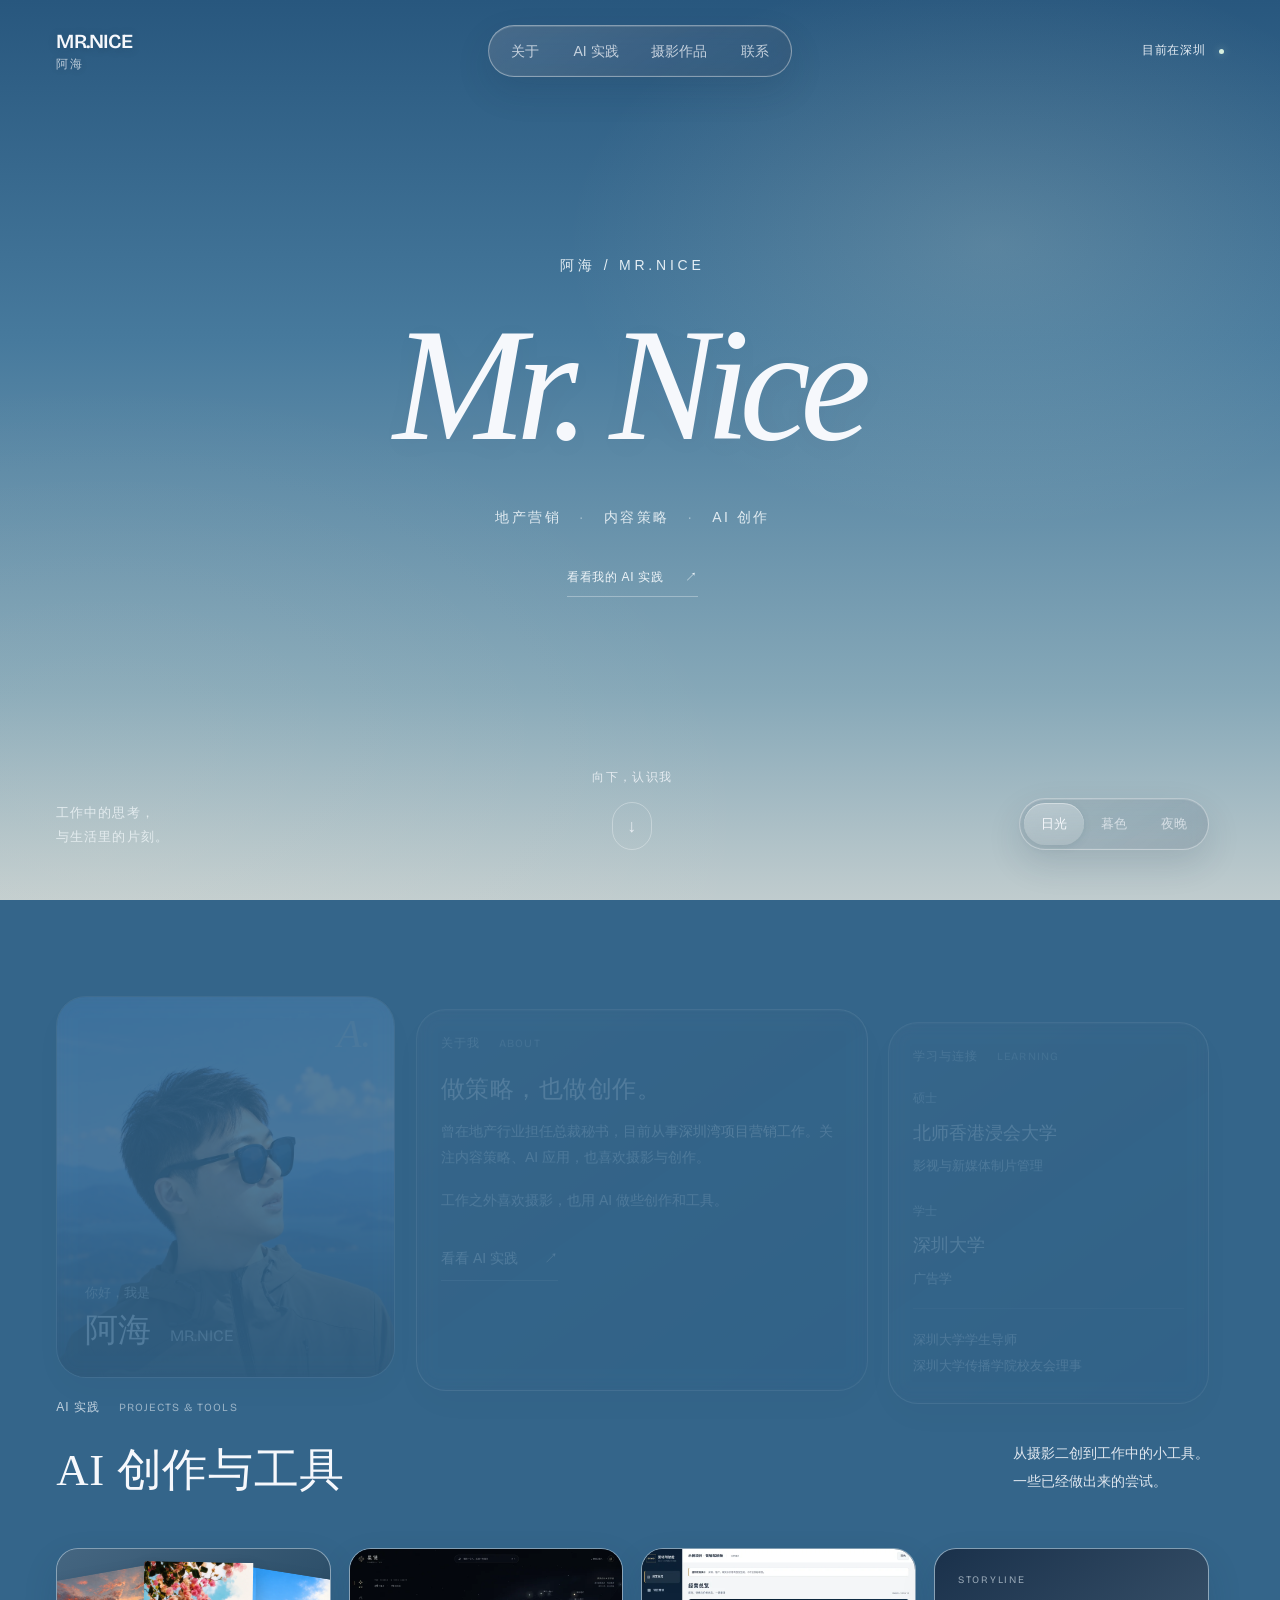
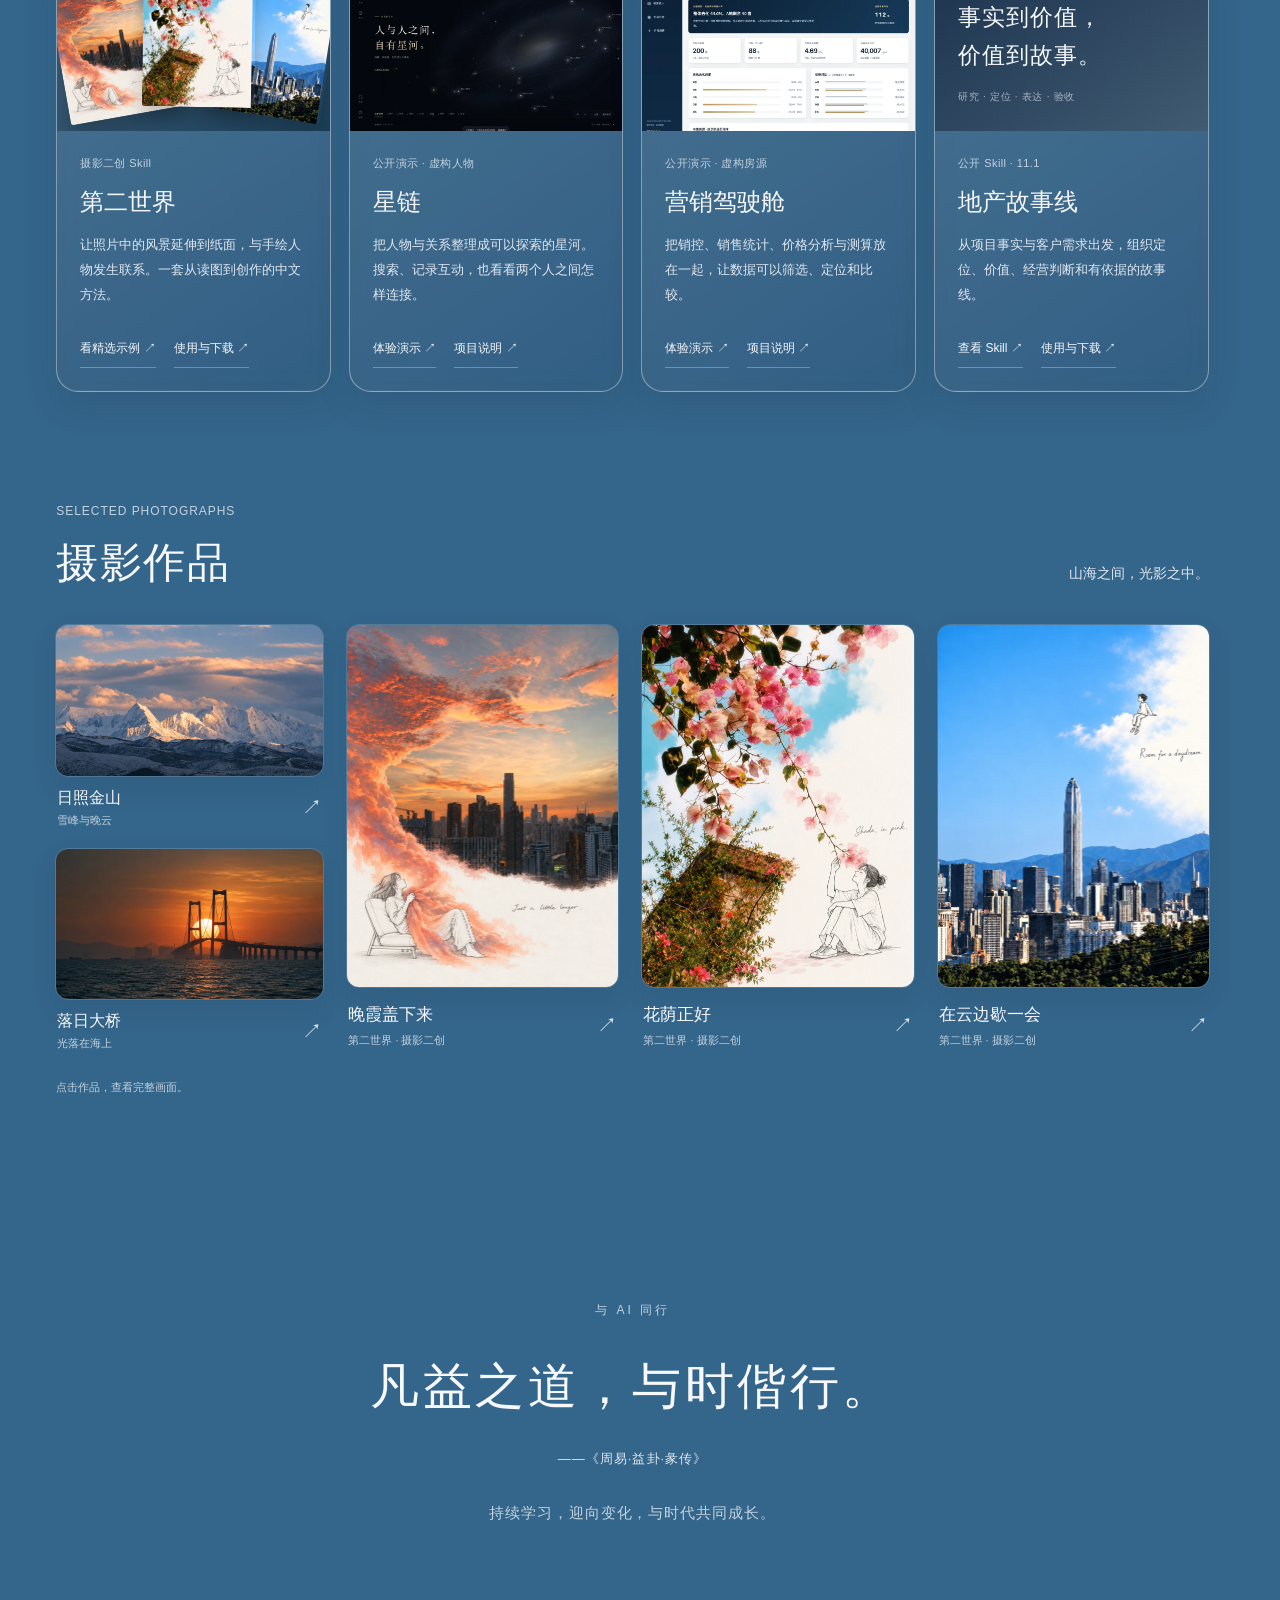
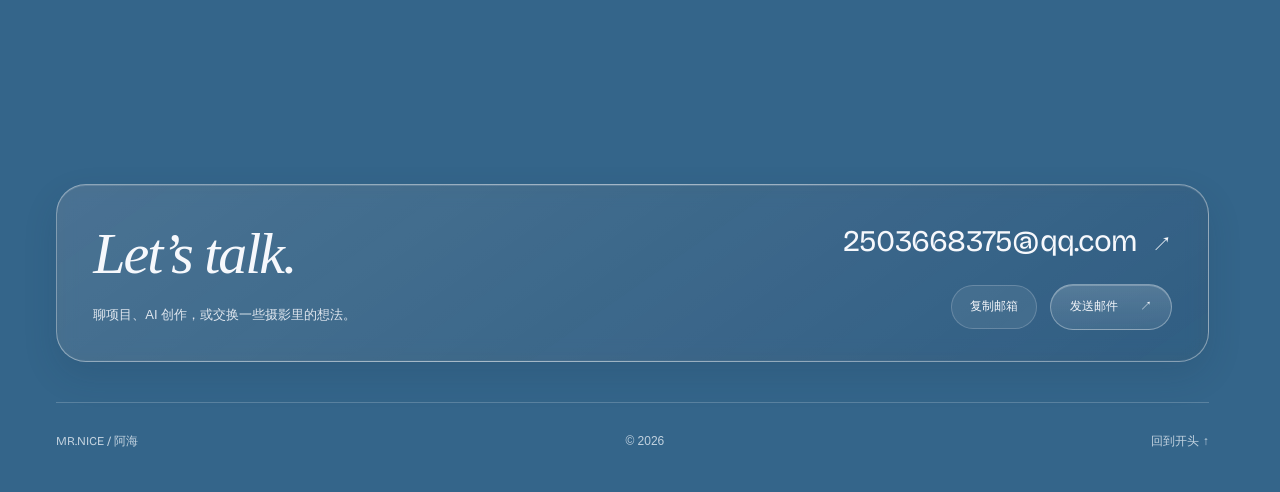
==== index.html @ 0d75f2b3 "Publish MR.NICE personal website v21 for lauhs.cn" ====
<!doctype html>
<html lang="zh-CN" data-sky="day"><head>
<meta charset="utf-8"><meta name="viewport" content="width=device-width,initial-scale=1">
<script>
// Every new visit begins at the homepage, including links saved with a section hash.
history.scrollRestoration='manual';
if(location.hash)history.replaceState(null,'',location.pathname+location.search);
window.scrollTo({top:0,left:0,behavior:'instant'});
</script>
<meta name="robots" content="noindex"><meta name="theme-color" content="#34658a">
<meta name="description" content="阿海 / MR.NICE。曾在地产行业担任总裁秘书，目前从事深圳湾项目营销工作。AI 实践与摄影作品。">
<title>阿海 / MR.NICE — AI 实践与摄影作品</title><meta property="og:title" content="阿海 / MR.NICE"><meta property="og:description" content="地产营销、AI 应用与创作。这里放一些作品和正在做的小项目。"><meta property="og:type" content="website">
<link rel="preload" href="assets/bricolage.ttf" as="font" type="font/ttf" crossorigin>
<link rel="preload" href="assets/mountain-avatar.webp" as="image">
<link rel="icon" href="data:image/svg+xml,%3Csvg xmlns='http://www.w3.org/2000/svg' viewBox='0 0 64 64'%3E%3Crect width='64' height='64' rx='20' fill='%23466987'/%3E%3Ctext x='32' y='44' fill='white' font-family='Georgia' font-style='italic' text-anchor='middle' font-size='40'%3EM%3C/text%3E%3C/svg%3E">
<link rel="stylesheet" href="assets/vendor/lenis.css"><link rel="stylesheet" href="style.css">
<script src="assets/vendor/lenis.min.js" defer></script><script src="app.js" defer></script>
</head><body>
<a class="skip" href="#about">跳至个人介绍</a>
<div class="sky" aria-hidden="true"><div class="sky-layer sky-day"></div><div class="sky-layer sky-dusk"></div><div class="sky-layer sky-night"></div><div class="sky-light"></div></div>
<header class="site-header"><a class="brand" href="#top">MR.NICE<span>阿海</span></a><nav id="main-nav" class="nav-glass" aria-label="网站分区"><span class="nav-indicator" aria-hidden="true"></span><a href="#about">关于</a><a href="#work">AI 实践</a><a href="#photography">摄影作品</a><a href="#contact">联系</a></nav><div class="header-right"><span class="header-city">目前在深圳 <span class="live-dot"></span></span><button class="menu-button glass-control" aria-label="打开导航" aria-expanded="false" aria-controls="main-nav"><span></span><span></span></button></div></header>
<main><section id="top" class="hero" aria-labelledby="hero-title"><div class="hero-center"><p class="hero-kicker">阿海 / MR.NICE</p><h1 id="hero-title">Mr. Nice</h1><p class="hero-description">地产营销<span>·</span>内容策略<span>·</span>AI 创作</p><a class="hero-project-link" href="#work">看看我的 AI 实践 <span>↗</span></a></div><div class="hero-bottom"><p>工作中的思考，<br>与生活里的片刻。</p><a href="#about" class="scroll-cue" aria-label="向下查看个人介绍"><span>向下，认识我</span><span class="scroll-orb" aria-hidden="true">↓</span></a><div class="sky-picker" role="group" aria-label="天空配色"><span class="sky-thumb" aria-hidden="true"></span><button data-sky-choice="day" aria-pressed="true">日光</button><button data-sky-choice="dusk" aria-pressed="false">暮色</button><button data-sky-choice="night" aria-pressed="false">夜晚</button></div></div></section>
<section class="assembly section" id="about" aria-label="个人介绍"><div class="board">
<article class="board-item portrait-card glass" data-arrive="0"><img src="assets/mountain-avatar.webp" alt="阿海在山上的头像" width="1000" height="1000" fetchpriority="high"><div class="portrait-caption"><span>你好，我是</span><h2>阿海 <small>MR.NICE</small></h2></div><span class="portrait-mark" aria-hidden="true">A.</span></article>
<article class="board-item bio-card glass" data-arrive="0.1"><p class="eyebrow">关于我 <span>ABOUT</span></p><h2>做策略，也做创作。</h2><p>曾在地产行业担任总裁秘书，目前从事<strong>深圳湾项目营销工作</strong>。关注内容策略、AI 应用，也喜欢摄影与创作。</p><p>工作之外喜欢摄影，也用 AI 做些创作和工具。</p><a class="quiet-link" href="#work">看看 AI 实践 <span>↗</span></a></article>
<article class="board-item education-card glass" data-arrive="0.2"><p class="eyebrow">学习与连接 <span>LEARNING</span></p><div class="education-item"><span class="degree">硕士</span><h3>北师香港浸会大学</h3><p>影视与新媒体制片管理</p></div><div class="education-item"><span class="degree">学士</span><h3>深圳大学</h3><p>广告学</p></div><div class="affiliations"><p>深圳大学学生导师</p><p>深圳大学传播学院校友会理事</p></div></article>


</div></section>
<section class="work section" id="work" aria-labelledby="work-title"><header class="work-heading"><div><p class="eyebrow">AI 实践 <span>PROJECTS &amp; TOOLS</span></p><h2 id="work-title">AI 创作与工具</h2></div><p>从摄影二创到工作中的小工具。<br>一些已经做出来的尝试。</p></header><div class="project-showcase" aria-label="AI 实践项目"><article class="public-project glass" id="project-second-world"><button class="project-visual world-visual" data-world="0" aria-label="查看第二世界的三张精选示例"><img src="assets/second-world/06-thumb.webp" alt="第二世界示例：晚霞盖下来" width="1086" height="1448" loading="lazy"><img src="assets/second-world/09-thumb.webp" alt="第二世界示例：花荫正好" width="1086" height="1448" loading="lazy"><img src="assets/second-world/01-thumb.webp" alt="第二世界示例：在云边歇一会" width="1086" height="1448" loading="lazy"></button><div class="project-copy"><span class="project-kind">摄影二创 Skill</span><h3>第二世界</h3><p>让照片中的风景延伸到纸面，与手绘人物发生联系。一套从读图到创作的中文方法。</p><div class="project-actions"><button data-world="0">看精选示例 ↗</button><button data-project="second-world">使用与下载 ↗</button></div></div></article>
<article class="public-project glass" id="project-starlink"><a class="project-visual" href="https://2503668375-boop.github.io/starlink-demo/" target="_blank" rel="noopener noreferrer" aria-label="打开星链演示"><img src="assets/projects/starlink.webp" alt="星链虚构数据演示界面" width="1000" height="694" loading="lazy"></a><div class="project-copy"><span class="project-kind">公开演示 · 虚构人物</span><h3>星链</h3><p>把人物与关系整理成可以探索的星河。搜索、记录互动，也看看两个人之间怎样连接。</p><div class="project-actions"><a href="https://2503668375-boop.github.io/starlink-demo/" target="_blank" rel="noopener noreferrer">体验演示 ↗</a><button data-project="starlink">项目说明 ↗</button></div></div></article>
<article class="public-project glass" id="project-dashboard"><a class="project-visual" href="https://2503668375-boop.github.io/marketing-dashboard-demo/" target="_blank" rel="noopener noreferrer" aria-label="打开营销驾驶舱演示"><img src="assets/projects/dashboard.webp" alt="营销驾驶舱虚构房源演示界面" width="1000" height="694" loading="lazy"></a><div class="project-copy"><span class="project-kind">公开演示 · 虚构房源</span><h3>营销驾驶舱</h3><p>把销控、销售统计、价格分析与测算放在一起，让数据可以筛选、定位和比较。</p><div class="project-actions"><a href="https://2503668375-boop.github.io/marketing-dashboard-demo/" target="_blank" rel="noopener noreferrer">体验演示 ↗</a><button data-project="dashboard">项目说明 ↗</button></div></div></article>
<article class="public-project glass" id="project-storyline"><a class="project-visual storyline-visual" href="https://github.com/2503668375-boop/real-estate-storyline-skill" target="_blank" rel="noopener noreferrer" aria-label="打开地产故事线 Skill"><span>STORYLINE</span><strong>事实到价值，<br>价值到故事。</strong><small>研究 · 定位 · 表达 · 验收</small></a><div class="project-copy"><span class="project-kind">公开 Skill · 11.1</span><h3>地产故事线</h3><p>从项目事实与客户需求出发，组织定位、价值、经营判断和有依据的故事线。</p><div class="project-actions"><a href="https://github.com/2503668375-boop/real-estate-storyline-skill" target="_blank" rel="noopener noreferrer">查看 Skill ↗</a><button data-project="storyline">使用与下载 ↗</button></div></div></article>
</div></section>
<section class="photography-section section" id="photography" aria-labelledby="photography-title"><div class="photography-heading"><div><p class="eyebrow">SELECTED PHOTOGRAPHS</p><h2 id="photography-title">摄影作品</h2></div><span>山海之间，光影之中。</span></div><div class="photograph-grid"><div class="photograph-landscapes">
<button class="photograph" id="photo-mountain" data-photo="0" aria-label="查看日照金山完整作品"><span class="photograph-frame"><img src="assets/photos/alpine-light.webp" alt="日照金山：暖色阳光照亮雪峰与云层" width="1672" height="941" loading="lazy"></span><span class="photograph-caption"><span><strong>日照金山</strong><small>雪峰与晚云</small></span><span aria-hidden="true">↗</span></span></button>
<button class="photograph" id="photo-bridge" data-photo="1" aria-label="查看落日大桥完整作品"><span class="photograph-frame"><img src="assets/photos/sunset-bridge.webp" alt="落日大桥：夕阳穿过桥塔落向海面" width="1672" height="941" loading="lazy"></span><span class="photograph-caption"><span><strong>落日大桥</strong><small>光落在海上</small></span><span aria-hidden="true">↗</span></span></button>
</div><div class="photograph-series-wrap"><p class="photo-swipe-hint">左右滑动，看看更多作品 <span aria-hidden="true">↔</span></p><div class="photograph-series" role="group" aria-label="第二世界精选作品">
<button class="photograph" id="photo-second-world" data-photo="2" aria-label="查看晚霞盖下来完整作品"><span class="photograph-frame"><img src="assets/second-world/06-full.webp" alt="晚霞盖下来：城市晚霞延伸到纸面，与手绘人物相连" width="1086" height="1448" loading="lazy"></span><span class="photograph-caption"><span><strong>晚霞盖下来</strong><small>第二世界 · 摄影二创</small></span><span aria-hidden="true">↗</span></span></button>
<button class="photograph" id="photo-flowers" data-photo="3" aria-label="查看花荫正好完整作品"><span class="photograph-frame"><img src="assets/second-world/09-full.webp" alt="花荫正好：粉色花枝垂向纸面，与树荫下的手绘人物相连" width="1086" height="1448" loading="lazy"></span><span class="photograph-caption"><span><strong>花荫正好</strong><small>第二世界 · 摄影二创</small></span><span aria-hidden="true">↗</span></span></button>
<button class="photograph" id="photo-cloud" data-photo="4" aria-label="查看在云边歇一会完整作品"><span class="photograph-frame"><img src="assets/second-world/01-full.webp" alt="在云边歇一会：蓝天与城市建筑之间，手绘人物坐在云边" width="1086" height="1448" loading="lazy"></span><span class="photograph-caption"><span><strong>在云边歇一会</strong><small>第二世界 · 摄影二创</small></span><span aria-hidden="true">↗</span></span></button>
</div></div></div><p class="photo-credit">点击作品，查看完整画面。</p></section>

<section class="contact contact-ending section" id="contact" aria-label="联系与 AI 态度"><div class="ending-thought" id="ai-attitude"><p class="eyebrow">与 AI 同行</p><blockquote>凡益之道，<span>与时偕行。</span></blockquote><cite>——《周易·益卦·彖传》</cite><p class="ending-line">持续学习，迎向变化，<span>与时代共同成长。</span></p></div><div class="contact-rail glass"><div class="contact-rail-intro"><h2 id="contact-title">Let’s talk.</h2><p>聊项目、AI 创作，或交换一些摄影里的想法。</p></div><div class="contact-rail-actions"><a href="mailto:2503668375@qq.com" class="email-link">2503668375@qq.com <span>↗</span></a><div><button id="copy-email">复制邮箱</button><a class="pill" href="mailto:2503668375@qq.com?subject=%E5%90%88%E4%BD%9C%E4%B8%8E%E4%BA%A4%E6%B5%81">发送邮件 <span>↗</span></a></div></div></div></section></main><footer><a href="#top">MR.NICE / 阿海</a><span>© 2026</span><a href="#top">回到开头 ↑</a></footer>
<dialog id="photo-dialog" aria-label="查看作品大图"><div class="dialog-toolbar"><span class="dialog-count">01 / 05</span><button class="dialog-close glass-control" aria-label="关闭图片">关闭 ×</button></div><button class="photo-prev glass-control" aria-label="上一张照片">←</button><figure><img id="dialog-image" alt=""><figcaption id="dialog-caption"></figcaption></figure><button class="photo-next glass-control" aria-label="下一张照片">→</button></dialog>

<dialog id="project-dialog" aria-labelledby="project-dialog-title"><div class="project-dialog-head"><div><p class="eyebrow">PROJECT NOTES</p><h2 id="project-dialog-title"></h2></div><button class="project-dialog-close glass-control" aria-label="关闭项目说明">关闭 ×</button></div><div id="project-dialog-body"></div></dialog>
<template id="details-second-world" data-title="第二世界"><p class="project-dialog-lead">把摄影里的风景，延伸成纸面上的小故事。</p><p>从照片本身的云、水、枝条或光线出发，寻找摄影与手绘之间自然的连接。完整方法已整理成中文 Skill。</p><dl><dt>支持 Skill 的智能体</dt><dd>下载完整包，按仓库说明安装，上传照片后调用 second-world-photo。</dd><dt>普通 AI 对话</dt><dd>上传创作指南作为本次对话参考，再上传照片。需要所在环境支持读图与图像生成。</dd></dl><div class="project-resource-links"><a href="https://github.com/2503668375-boop/second-world-photo-skill" target="_blank" rel="noopener noreferrer">GitHub ↗</a><a href="downloads/second-world-photo-skill.zip" download>下载 Skill 包 ↓</a><a href="downloads/second-world-guide.txt" download>下载创作指南 ↓</a><button id="copy-world-prompt">复制使用提示</button></div></template>
<template id="details-starlink" data-title="星链"><p class="project-dialog-lead">用一片星河，整理人与人之间的连接。</p><p>把人物档案、关系与互动记录放在一起，支持搜索、关系路径和联系待办。演示中的编辑只保存在当前浏览器。</p><ul><li>按人物、公司与行业寻找连接。</li><li>从已有关系中查看连接路径。</li><li>记录互动，导出或恢复演示变更。</li></ul><p class="project-demo-note">公开版本使用独立生成的虚构人物和关系，不包含真实联系人。</p><div class="project-resource-links"><a href="https://2503668375-boop.github.io/starlink-demo/" target="_blank" rel="noopener noreferrer">体验演示 ↗</a><a href="https://github.com/2503668375-boop/starlink-demo" target="_blank" rel="noopener noreferrer">GitHub ↗</a></div></template>
<template id="details-dashboard" data-title="营销驾驶舱"><p class="project-dialog-lead">把反复翻表的工作，收进一个看板。</p><p>先核对指标与计算口径，再将总览、明细和测算组织成可以操作的页面。数据与视图共用同一来源。</p><ul><li>按楼栋、楼层和销售状态筛选、定位房源。</li><li>查看销售统计、价格分布与加权均价。</li><li>调整未售价格情景，比较货值和目标差额。</li></ul><p class="project-demo-note">公开版本的房源、客户和价格全部为虚构数据，仅供体验功能。</p><div class="project-resource-links"><a href="https://2503668375-boop.github.io/marketing-dashboard-demo/" target="_blank" rel="noopener noreferrer">体验演示 ↗</a><a href="https://github.com/2503668375-boop/marketing-dashboard-demo" target="_blank" rel="noopener noreferrer">GitHub ↗</a></div></template>
<template id="details-storyline" data-title="地产故事线"><p class="project-dialog-lead">从资料和判断，走向一条讲得清楚的故事线。</p><p>将营销策略与内容表达串在一起：梳理市场、产品与客户资料，比较方向，再组织定位、价值和叙事。</p><ul><li>整理资料、归纳差异，形成可以讨论的策略方向。</li><li>把城市背景、产品特点与客户需求连接起来。</li><li>输出定位表述、价值框架、文案和提案结构。</li></ul><p>公开 Skill 保留通用方法、模板和检查脚本，已去除内部项目底稿。</p><div class="project-resource-links"><a href="https://github.com/2503668375-boop/real-estate-storyline-skill" target="_blank" rel="noopener noreferrer">GitHub ↗</a><a href="https://github.com/2503668375-boop/real-estate-storyline-skill/archive/refs/heads/main.zip">下载完整 Skill ↓</a></div></template>
<div class="toast" role="status" aria-live="polite"></div><div class="reading-progress" aria-hidden="true"></div>
</body></html>
---- assets/vendor/lenis.css ----
html.lenis,
html.lenis body {
  height: auto;
}

.lenis:not(.lenis-autoToggle).lenis-stopped {
  overflow: clip;
}

.lenis [data-lenis-prevent],
.lenis [data-lenis-prevent-wheel],
.lenis [data-lenis-prevent-touch],
.lenis [data-lenis-prevent-vertical],
.lenis [data-lenis-prevent-horizontal] {
  overscroll-behavior: contain;
}

.lenis.lenis-smooth iframe {
  pointer-events: none;
}

.lenis.lenis-autoToggle {
  transition-property: overflow;
  transition-duration: 1ms;
  transition-behavior: allow-discrete;
}
---- style.css ----
@font-face{font-family:Bricolage;src:url('assets/bricolage.ttf') format('truetype');font-display:swap}
:root{--ink:#f6f8fc;--secondary:#e0e7ef;--muted:#c2d2df;--glass-tint:rgba(23,44,66,.24);--edge:rgba(255,255,255,.38);--radius:30px;--ease:cubic-bezier(.22,1,.32,1);--gutter:clamp(22px,4.4vw,76px);--max:1360px;color-scheme:dark;scroll-padding-top:110px;font-synthesis:none}
*{box-sizing:border-box}html{background:#34658a}body{margin:0;color:var(--ink);font-family:-apple-system,BlinkMacSystemFont,"PingFang SC","Microsoft Yahei",sans-serif;font-size:16px;line-height:1.8;overflow-x:clip}a{color:inherit;text-decoration:none}button,input{font:inherit}button{color:inherit;cursor:pointer}button,a{-webkit-tap-highlight-color:transparent}button{border:0}img{max-width:100%;display:block}p,h1,h2,h3,figure,dl,dd{margin:0}button:focus-visible,a:focus-visible,summary:focus-visible{outline:2px solid #fff;outline-offset:5px}::selection{background:#e8f2ff;color:#274463}.skip{position:fixed;z-index:100;top:10px;left:12px;padding:10px 20px;border-radius:12px;background:#17334e;transform:translateY(-160%)}.skip:focus{transform:none}.section{width:calc(100% - var(--gutter)*2);max-width:var(--max);margin-inline:auto;scroll-margin-top:25px}.eyebrow{font-size:12px;letter-spacing:.08em;line-height:1.5;color:var(--muted)}.eyebrow span{font:11px Bricolage,sans-serif;letter-spacing:.1em;margin-left:15px;opacity:.7}.quiet-link,.text-link{font-size:14px;display:inline-flex;gap:26px;align-items:center;border-bottom:1px solid #ffffff47;padding-block:8px;transition:border-color .2s}.quiet-link:hover,.text-link:hover{border-color:#fff}.quiet-link span,.text-link span{transition:transform .3s var(--ease)}.quiet-link:hover span,.text-link:hover span{transform:translate(3px,-3px)}
.sky{position:fixed;inset:0;z-index:-2;pointer-events:none;overflow:hidden}.sky-layer{position:absolute;inset:0;opacity:0;transition:opacity 750ms cubic-bezier(.4,0,.2,1)}.sky-day{background:linear-gradient(180deg,#28577e 0%,#477a9d 38%,#86a8b8 77%,#c0ccce 100%)}.sky-dusk{background:linear-gradient(180deg,#222f55 0%,#50567b 35%,#a5808a 70%,#d5a487 100%)}.sky-night{background:linear-gradient(180deg,#0c142b 0%,#1d2c4a 44%,#394765 76%,#65576a 100%)}[data-sky=day] .sky-day,[data-sky=dusk] .sky-dusk,[data-sky=night] .sky-night{opacity:1}.sky-light{position:absolute;inset:-10%;background:radial-gradient(ellipse at 73% 31%,rgba(246,244,220,.15),transparent 27%),radial-gradient(ellipse at 15% 88%,rgba(255,244,222,.10),transparent 36%);animation:sky-drift 28s ease-in-out infinite alternate}[data-sky=night]{--glass-tint:rgba(55,63,88,.2);--muted:#b8c3d6}[data-sky=dusk]{--glass-tint:rgba(43,39,66,.25)}@keyframes sky-drift{to{transform:translate3d(-2%,2%,0) scale(1.06)}}
.glass,.glass-control,.nav-glass,.sky-picker{background:linear-gradient(145deg,rgba(255,255,255,.16),rgba(255,255,255,.045)),var(--glass-tint);backdrop-filter:blur(10px) saturate(1.18);-webkit-backdrop-filter:blur(10px) saturate(1.18);box-shadow:inset 0 1px 0 #ffffff24,inset 0 -1px 0 #ffffff0a,0 14px 34px #152d4722;border:1px solid var(--edge)}.glass{border-radius:var(--radius);position:relative;isolation:isolate}.glass::after{content:"";position:absolute;inset:-1px;border-radius:inherit;padding:1px;background:linear-gradient(var(--light-angle,135deg),#ffffff05 12%,#ffffff80 45%,#ffffff10 78%);mask:linear-gradient(#000 0 0) content-box,linear-gradient(#000 0 0);mask-composite:exclude;-webkit-mask:linear-gradient(#000 0 0) content-box,linear-gradient(#000 0 0);-webkit-mask-composite:xor;pointer-events:none;opacity:var(--edge-light,.5);z-index:3}.glass-control{border-radius:50px;min-width:44px;min-height:44px;transition:transform .18s var(--ease),background .18s}.glass-control:hover{background-color:#ffffff30}.glass-control:active{transform:scale(.95)}
.site-header{position:fixed;top:0;left:0;width:100%;padding:25px var(--gutter);z-index:30;display:grid;grid-template-columns:1fr auto 1fr;align-items:center;gap:22px;pointer-events:none}.site-header>*{pointer-events:auto}.brand{font:600 20px Bricolage,sans-serif;letter-spacing:-.04em;width:max-content;text-shadow:0 1px 8px #15334c44}.brand span{font:12px -apple-system,sans-serif;letter-spacing:.15em;display:block;margin-top:3px;opacity:.72}.nav-glass{position:relative;display:flex;align-items:center;padding:5px;border-radius:99px;gap:2px;background-color:rgba(37,57,79,.33)}.nav-glass a{position:relative;z-index:1;min-width:62px;padding:8px 15px;line-height:24px;font-size:14px;text-align:center;opacity:.74;transition:opacity .18s}.nav-glass a:hover,.nav-glass a[aria-current]{opacity:1}.nav-indicator{position:absolute;inset:5px auto 5px 5px;width:62px;border-radius:99px;background:linear-gradient(#ffffff38,#ffffff19);box-shadow:inset 0 1px 0 #ffffff57,0 1px 8px #172d4722;transform:translateX(var(--nav-x,0px));transition:transform .55s cubic-bezier(.16,1.35,.32,1),width .4s var(--ease),opacity .2s;opacity:0}.nav-glass.has-active .nav-indicator{opacity:1}.header-right{justify-self:end;display:flex;align-items:center;gap:15px}.header-city{font-size:12px;letter-spacing:.08em;color:#e6edf4}.live-dot{display:inline-block;width:5px;height:5px;background:#d7efde;border-radius:50%;margin-left:8px;box-shadow:0 0 9px #e7ffee66}.menu-button{display:none;place-items:center;padding:12px}.menu-button span{display:block;width:17px;height:1px;background:currentColor;transition:transform .3s}.reading-progress{position:fixed;bottom:0;left:0;right:0;height:2px;background:#dce9f5aa;transform:scaleX(var(--progress,0));transform-origin:left;z-index:60;pointer-events:none}
.hero{min-height:780px;height:100svh;max-height:1200px;position:relative;display:flex;align-items:center;justify-content:center;padding:130px var(--gutter) 180px}.hero-center{text-align:center;will-change:transform;transform:translate3d(0,var(--hero-y,0px),0);opacity:var(--hero-opacity,1)}.hero-kicker{font-size:14px;letter-spacing:.27em;margin-bottom:18px;color:#e4eef4}.hero h1{font-family:Georgia,"Times New Roman",serif;font-style:italic;font-weight:400;font-size:clamp(100px,12.5vw,198px);letter-spacing:-.065em;line-height:1.12;padding-right:.07em;text-shadow:0 6px 30px #233a4c0a}.hero-description{font-size:14px;letter-spacing:.18em;margin-top:30px;color:#e1ebf1}.hero-description span{margin:0 18px;opacity:.5}.hero-bottom{position:absolute;bottom:50px;left:var(--gutter);right:var(--gutter);display:grid;grid-template-columns:1fr 1fr 1fr;align-items:end;max-width:var(--max);margin-inline:auto}.hero-bottom>p{font-size:13px;line-height:1.9;letter-spacing:.08em;color:#eff5f7ce}.scroll-cue{justify-self:center;display:flex;flex-direction:column;align-items:center;gap:13px;font-size:12px;letter-spacing:.12em;opacity:.8}.scroll-orb{display:grid;place-items:center;width:40px;height:48px;border:1px solid #ffffff66;border-radius:28px;font-size:18px;transition:transform .4s var(--ease)}.scroll-cue:hover .scroll-orb{transform:translateY(5px)}.sky-picker{justify-self:end;position:relative;display:flex;border-radius:99px;padding:4px;line-height:1.5;background-color:#21394c30}.sky-picker button{padding:9px 17px;min-height:42px;font-size:13px;background:none;position:relative;z-index:1;opacity:.65;transition:opacity .2s}.sky-picker button[aria-pressed=true]{opacity:1}.sky-thumb{position:absolute;left:4px;top:4px;bottom:4px;width:60px;border-radius:99px;background:linear-gradient(#ffffff48,#ffffff21);box-shadow:inset 0 1px 0 #ffffff60,0 2px 8px #16384c1a;pointer-events:none}
.assembly{position:relative;padding-top:16px;padding-bottom:140px}.board{display:grid;grid-template-columns:minmax(0,.9fr) minmax(0,1.2fr) minmax(0,.85fr);grid-template-rows:auto auto;gap:20px;position:relative;min-width:0}.board-item{min-width:0;transform:translate3d(var(--pull-x,0px),calc(var(--arrive-y,0px) + var(--pull-y,0px)),0);opacity:var(--arrive-opacity,1);transition:transform .2s ease-out;will-change:transform}.portrait-card{overflow:hidden;min-height:382px;position:relative}.portrait-card>img{width:100%;height:100%;position:absolute;inset:0;object-fit:cover;object-position:center 30%;transition:transform 1.2s var(--ease)}.portrait-card:hover>img{transform:scale(1.035)}.portrait-card::before{content:"";position:absolute;inset:45% 0 0;background:linear-gradient(transparent,#162738ed);z-index:1}.portrait-caption{position:absolute;left:28px;bottom:24px;z-index:2}.portrait-caption>span{font-size:13px;opacity:.7}.portrait-caption h2{font-size:33px;line-height:1.4;font-weight:500}.portrait-caption small{font:16px Bricolage,sans-serif;margin-left:10px;opacity:.7}.portrait-mark{position:absolute;right:23px;top:13px;font:italic 40px Georgia,serif;opacity:.55}.bio-card,.education-card{padding:30px}.bio-card h2{font-size:27px;line-height:1.4;font-weight:500;letter-spacing:.02em;margin:18px 0}.bio-card>p:not(.eyebrow){font-size:14px;line-height:1.95;color:var(--secondary);margin-bottom:10px}.bio-card strong{font-weight:600;color:#fff}.bio-card .quiet-link{margin-top:7px}.education-card{display:flex;flex-direction:column;justify-content:space-between;gap:18px}.degree{font-size:12px;line-height:1.5;color:var(--muted)}.education-item h3{font-size:18px;font-weight:500;margin:5px 0}.education-item p{font-size:13px;color:var(--secondary)}.affiliations{border-top:1px solid #ffffff26;padding-top:18px;font-size:13px;line-height:2;color:var(--secondary)}.gallery-card{grid-column:1/3;padding:26px;scroll-margin-top:120px}.gallery-heading{display:flex;justify-content:space-between;align-items:flex-end;gap:12px;margin-bottom:20px}.gallery-heading h2{font-size:25px;line-height:1.4;font-weight:500;margin-top:7px}.gallery-heading .eyebrow{font:11px Bricolage,sans-serif;letter-spacing:.16em}.gallery-hint{font-size:12px;opacity:.7}.photo-strip{display:flex;gap:10px;height:276px;overflow:hidden;border-radius:18px}.photo-tile{position:relative;min-width:0;flex:1 1 0;overflow:hidden;border-radius:18px;background:#142432;padding:0;text-align:left;transition:flex-grow .65s cubic-bezier(.28,-.03,0,.99),filter .2s;isolation:isolate}.photo-tile.is-active{flex-grow:3.6}.photo-tile::after{content:"";position:absolute;inset:0;background:linear-gradient(180deg,#0d172512,transparent 50%,#101a2ddd)}.photo-tile>img{width:100%;height:100%;object-fit:cover;filter:saturate(.85) brightness(.8);transition:filter .65s var(--ease),transform 1s var(--ease)}.photo-tile.is-active>img{filter:saturate(1) brightness(1)}.photo-tile:hover>img{transform:scale(1.025)}.photo-label{position:absolute;z-index:1;left:16px;right:16px;bottom:16px;display:flex;align-items:center;gap:12px;white-space:nowrap}.photo-label>span:first-child{font:12px Bricolage,sans-serif;opacity:.65}.photo-label strong{font-size:14px;font-weight:400}.expand-icon{margin-left:auto;opacity:0;transform:translate(-4px,4px);transition:opacity .3s,transform .5s var(--ease)}.is-active .expand-icon{opacity:1;transform:none}.photo-credit{font-size:11px;line-height:1.65;color:var(--muted);margin-top:13px}.everyday-card{display:grid;grid-template-rows:1fr 1fr;gap:20px}.clock-card{display:flex;align-items:center;justify-content:space-between;padding:26px;gap:15px}.local-time{font:300 43px Bricolage,sans-serif;letter-spacing:-.035em;line-height:1.5;font-variant-numeric:tabular-nums;display:block}.local-date{display:block;font-size:11px;letter-spacing:.02em;color:var(--muted)}.clock-face{width:74px;height:74px;position:relative;border:1px solid #ffffff44;border-radius:50%;box-shadow:inset 0 3px 6px #172d4733;flex-shrink:0}.clock-tick{position:absolute;width:1px;height:4px;background:#ffffff88;left:50%;top:5px;transform-origin:0 31px}.tick-1{transform:rotate(90deg)}.tick-2{transform:rotate(180deg)}.tick-3{transform:rotate(270deg)}.clock-hand{position:absolute;bottom:50%;left:calc(50% - 1px);width:2px;background:#fff;border-radius:3px;transform-origin:center bottom}.hour-hand{height:19px}.minute-hand{height:26px;width:1px}.clock-center{position:absolute;top:calc(50% - 3px);left:calc(50% - 3px);width:6px;height:6px;border:1px solid #fff;border-radius:50%;background:#71829c}.email-card{padding:26px;display:flex;flex-direction:column;justify-content:center;gap:12px;transition:background .3s,transform .3s var(--ease)}.email-card:hover{background-color:#ffffff22;transform:translateY(-3px)}.email-card-title{display:flex;justify-content:space-between;align-items:center;font:italic 37px Georgia,serif}.email-card-title>span{font:24px -apple-system,sans-serif;transition:transform .3s}.email-card:hover .email-card-title>span{transform:translate(4px,-4px)}.small-email{font-size:13px;color:var(--secondary)}
.experience{display:grid;grid-template-columns:minmax(220px,.72fr) minmax(0,1.5fr);gap:70px;padding-block:100px 160px;align-items:start}.experience-heading{position:sticky;top:140px}.experience-heading h2,.work-heading h2{font-weight:400;font-family:"Songti SC","Noto Serif SC",Georgia,serif;font-size:clamp(36px,4vw,59px);line-height:1.45;letter-spacing:.015em;margin:22px 0}.experience-heading>p:not(.eyebrow){font-size:16px;color:var(--secondary);line-height:2}.experience-heading .text-link{margin-top:24px}.experience-list{padding:10px 35px}.experience-list article{display:grid;grid-template-columns:92px minmax(0,1fr);gap:23px;padding:30px 0;border-bottom:1px solid #ffffff22}.experience-list article:last-child{border:0}.experience-date{font:13px Bricolage,sans-serif;padding-top:6px;opacity:.65}.company{font-size:13px;color:var(--muted);margin-bottom:6px}.experience-body h3{font-size:21px;line-height:1.55;font-weight:500;margin-bottom:13px}.experience-body>p:not(.company){font-size:14px;color:var(--secondary);line-height:2}.experience-tags{font-size:12px;color:var(--muted);margin-top:15px}.work{padding:30px 0 140px}.work-heading{display:flex;justify-content:space-between;gap:50px;align-items:flex-end;margin-bottom:45px}.work-heading h2{margin-bottom:0;font-size:clamp(34px,3.5vw,51px)}.work-heading>p{font-size:14px;color:var(--secondary);line-height:2;flex-shrink:0;padding-bottom:8px}.practice-entry{border-top:1px solid #ffffff40;scroll-margin-top:115px}.practice-entry:last-of-type{border-bottom:1px solid #ffffff40}.practice-entry summary{list-style:none;position:relative;display:grid;grid-template-columns:.85fr 1fr 50px;gap:34px;align-items:center;padding:32px 22px;cursor:pointer;border-radius:12px;transition:background .3s}.practice-entry summary::-webkit-details-marker{display:none}.practice-entry summary::after{content:"";position:absolute;inset:0;z-index:-1;background:linear-gradient(90deg,#ffffff05,#ffffff17,#ffffff05);transform:scaleY(0);transition:transform .6s var(--ease);transform-origin:50% 50%;border-radius:12px}.practice-entry summary:hover::after,.practice-entry[open] summary::after{transform:scaleY(1)}.practice-number{float:left;margin:9px 21px 0 0;font:13px Bricolage,sans-serif;opacity:.55}.work-label{font-size:12px;letter-spacing:.05em;color:var(--muted)}.practice-identity h3{font-size:27px;line-height:1.5;font-weight:400;margin-top:3px}.practice-lead{font-size:16px;color:var(--secondary);line-height:1.8}.detail-icon{width:44px;height:44px;display:grid;place-items:center;border:1px solid #ffffff44;background:#ffffff0d;border-radius:50%;font-size:24px;line-height:1;justify-self:end;transition:transform .45s var(--ease),background .25s}.practice-entry[open] .detail-icon{transform:rotate(45deg);background:#ffffff26}.practice-summary{padding:5px 106px 35px 40%;transform-origin:top}.practice-summary dl>div{margin-bottom:20px}.practice-summary dt{font-size:12px;letter-spacing:.05em;color:var(--muted);margin-bottom:7px}.practice-summary dd{font-size:15px;line-height:1.95}.practice-points{display:flex;gap:8px;flex-wrap:wrap;margin-top:23px}.practice-points span{border:1px solid #ffffff38;padding:4px 12px;border-radius:99px;font-size:12px;color:var(--secondary)}.work-next{display:flex;align-items:center;gap:30px;margin-top:42px;font-size:14px}.work-next>p{margin-right:auto;color:var(--secondary)}.quiet{opacity:.6}
.contact{padding:70px 0 80px}.contact-heading{margin-bottom:50px}.contact-heading h2{font:italic 110px/1.3 Georgia,serif;letter-spacing:-.055em;margin:14px 0 20px}.contact-lead{font-size:17px;line-height:2;color:var(--secondary)}.contact-topics{display:grid;grid-template-columns:repeat(3,minmax(0,1fr));padding:32px 0;margin-bottom:22px}.contact-topics article{padding:0 30px;border-right:1px solid #ffffff24}.contact-topics article:last-child{border:0}.contact-topics article>span{font-size:12px;color:var(--muted)}.contact-topics h3{font-size:21px;font-weight:500;margin:12px 0}.contact-topics p{font-size:14px;line-height:1.95;color:var(--secondary)}.contact-topics a{margin-top:16px;font-size:13px}.contact-bottom{display:flex;justify-content:space-between;gap:30px;padding:35px}.contact-email-label{font-size:12px;color:var(--muted);margin-bottom:9px}.email-link{font:clamp(20px,2.8vw,42px)/1.7 Bricolage,sans-serif;letter-spacing:-.04em;display:block;word-break:break-word}.email-link span{font-size:.65em;display:inline-block;margin-left:10px;transition:transform .3s}.email-link:hover span{transform:translate(4px,-4px)}#copy-email{font-size:13px;background:#ffffff12;border:1px solid #ffffff30;border-radius:99px;padding:9px 17px;margin-top:18px;min-height:44px;transition:background .2s}#copy-email:hover{background:#ffffff2b}.contact-invitation{align-self:center}.contact-invitation p{font-size:13px;line-height:2;color:var(--secondary);margin-bottom:20px}.pill{display:inline-flex;gap:35px;align-items:center;padding:12px 23px;min-height:46px;border-radius:99px;background:linear-gradient(#ffffff2a,#ffffff14);border:1px solid #ffffff55;font-size:14px;box-shadow:inset 0 1px 0 #ffffff3a;transition:transform .2s var(--ease),background .2s}.pill:hover{background:#ffffff32;transform:translateY(-2px)}footer{width:calc(100% - var(--gutter)*2);max-width:var(--max);margin:auto;border-top:1px solid #ffffff30;display:flex;justify-content:space-between;gap:20px;padding:28px 0 40px;font-size:12px;color:var(--muted)}footer a:first-child{font-family:Bricolage,sans-serif}
#photo-dialog{width:100vw;max-width:none;height:100dvh;max-height:none;margin:0;padding:75px 80px 40px;border:0;background:#0c1726c9;backdrop-filter:blur(22px);-webkit-backdrop-filter:blur(22px);color:#fff;overflow:hidden}#photo-dialog::backdrop{background:#07121c66}#photo-dialog[open]{display:grid;place-items:center}#photo-dialog figure{height:100%;width:100%;display:flex;flex-direction:column;align-items:center;justify-content:center;gap:14px;min-height:0;pointer-events:none}#dialog-image{width:auto;height:auto;max-height:calc(100dvh - 165px);max-width:100%;object-fit:contain;border-radius:12px;box-shadow:0 22px 65px #0005;pointer-events:auto}#dialog-caption{font-size:13px;color:#e6ebf4;text-align:center;line-height:1.6;max-width:75vw}.dialog-toolbar{position:absolute;top:20px;left:30px;right:30px;display:flex;align-items:center;justify-content:space-between}.dialog-count{font:14px Bricolage,sans-serif;letter-spacing:.13em}.dialog-close{padding:10px 22px;font-size:14px}.photo-prev,.photo-next{position:absolute;top:48%;width:44px;height:44px;font-size:22px}.photo-prev{left:20px}.photo-next{right:20px}.toast{position:fixed;left:50%;bottom:28px;transform:translate(-50%,16px);padding:12px 23px;border:1px solid #ffffff33;border-radius:99px;background:#1a304dee;box-shadow:0 8px 32px #0002;opacity:0;pointer-events:none;z-index:100;font-size:14px;transition:transform .25s,opacity .25s;max-width:calc(100vw - 32px);text-align:center}.toast.show{opacity:1;transform:translate(-50%,0)}
@media(min-width:1101px) and (min-height:820px){.assembly.is-staged{height:calc(var(--board-height,800px) + 65vh + 160px)}.is-staged .board{position:sticky;top:110px}}
@media(min-width:1700px){.hero h1{font-size:210px}.hero{min-height:860px}.bio-card>p:not(.eyebrow){font-size:15px}.portrait-card{min-height:420px}}
@media(max-width:1100px){:root{--gutter:32px;--radius:25px}.site-header{padding-top:20px}.board{gap:16px;grid-template-columns:.9fr 1.25fr}.portrait-card{grid-column:1;grid-row:1;min-height:420px}.bio-card{grid-column:2;grid-row:1}.education-card{grid-column:1;grid-row:2}.gallery-card{grid-column:2;grid-row:2}.everyday-card{grid-column:1/-1;grid-template-columns:1fr 1fr;grid-template-rows:1fr}.photo-strip{height:270px}.photo-label strong{display:none}.is-active .photo-label strong{display:block}.photo-label{left:12px;right:12px;gap:7px}.gallery-heading{align-items:start;flex-direction:column;gap:7px}.education-card{justify-content:flex-start;gap:26px}.affiliations{margin-top:auto}.clock-card,.email-card{min-height:160px}.experience{gap:40px;grid-template-columns:.7fr 1.3fr}.experience-list{padding-inline:24px}.experience-list article{grid-template-columns:1fr;gap:8px}.work-heading{display:block}.work-heading>p{margin-top:20px}.contact-topics article{padding-inline:22px}.practice-entry summary{grid-template-columns:1fr 1fr 44px;gap:22px}.practice-summary{padding-left:25%;padding-right:75px}.contact-bottom{padding:28px}.contact-heading h2{font-size:90px}}
@media(max-width:760px){:root{--gutter:22px;--radius:25px;scroll-padding-top:90px}.site-header{padding:18px var(--gutter);grid-template-columns:1fr auto}.brand{font-size:19px}.brand span{display:inline;margin-left:10px;font-size:11px}.header-city{font-size:11px}.menu-button{display:grid;gap:5px}.site-header .nav-glass{display:none;position:absolute;top:78px;left:var(--gutter);right:var(--gutter);padding:12px;border-radius:22px;background-color:#263f59d9;box-shadow:0 15px 50px #0c244755;grid-column:1/-1;grid-row:2}.nav-glass.open{display:grid;grid-template-columns:repeat(5,1fr)}.nav-glass a{min-width:0;padding:10px 4px;font-size:13px}.nav-indicator{display:none}.nav-glass a[aria-current]{background:#ffffff20;border-radius:40px}.menu-button[aria-expanded=true] span:first-child{transform:translateY(3px) rotate(45deg)}.menu-button[aria-expanded=true] span:last-child{transform:translateY(-3px) rotate(-45deg)}.hero{height:100svh;min-height:680px;max-height:980px;padding:120px 20px 180px}.hero h1{font-size:clamp(78px,18vw,128px)}.hero-kicker{font-size:12px;margin-bottom:20px}.hero-description{font-size:12px;letter-spacing:.06em;margin-top:24px}.hero-description span{margin-inline:10px}.hero-bottom{bottom:26px;grid-template-columns:1fr 1fr;row-gap:28px}.hero-bottom>p{font-size:12px;grid-column:1;grid-row:2;line-height:1.75}.sky-picker{grid-column:2;grid-row:2}.sky-picker button{padding:9px 12px;font-size:12px}.scroll-cue{grid-column:1/-1;grid-row:1;gap:10px;font-size:11px}.scroll-orb{height:39px;width:32px;font-size:17px}.board{grid-template-columns:minmax(0,1fr);gap:16px}.board-item{grid-column:auto;grid-row:auto!important}.assembly{padding-bottom:55px}.portrait-card{aspect-ratio:1.13;min-height:0;grid-column:auto;max-height:450px}.portrait-card>img{object-position:center 25%}.portrait-caption{left:25px;bottom:23px}.portrait-caption h2{font-size:32px}.portrait-caption small{font-size:15px}.bio-card{padding:27px}.bio-card h2{font-size:29px;margin-block:20px}.bio-card>p:not(.eyebrow){font-size:15px;line-height:1.95;margin-bottom:14px}.education-card{padding:26px;display:grid;grid-template-columns:1fr 1fr;gap:24px 18px}.education-card>.eyebrow,.affiliations{grid-column:1/-1}.education-item h3{font-size:16px;line-height:1.5}.education-item p{font-size:12px}.degree{font-size:11px}.affiliations{display:flex;gap:8px 24px;flex-wrap:wrap;font-size:12px;padding-top:19px}.gallery-card{padding:22px}.gallery-heading{display:flex;flex-direction:row;align-items:flex-end}.gallery-heading h2{font-size:23px}.gallery-hint{font-size:10px;max-width:80px;text-align:right}.photo-strip{height:310px;gap:7px}.photo-tile{border-radius:16px;flex-grow:.65}.photo-tile.is-active{flex-grow:4.1}.photo-label{left:12px;right:12px;bottom:15px;gap:8px}.photo-label>span:first-child{font-size:11px}.photo-label strong{font-size:13px}.photo-credit{font-size:10px;line-height:1.8;margin-top:13px}.everyday-card{grid-column:auto;display:grid;grid-template-columns:1fr;grid-template-rows:auto auto;gap:16px}.clock-card{min-height:155px;padding:26px}.email-card{min-height:165px;padding:26px}.clock-face{margin-right:12px}.email-card-title{font-size:40px}.experience{display:block;padding-block:65px 80px}.experience-heading{position:relative;top:auto;margin-bottom:32px}.experience-heading h2{font-size:42px;margin:15px 0}.experience-heading>p:not(.eyebrow){font-size:15px}.experience-heading .text-link{margin-top:15px}.experience-list{padding:0 24px}.experience-list article{padding:26px 0;gap:10px}.experience-date{font-size:12px}.experience-body h3{font-size:21px;margin-bottom:12px}.experience-body>p:not(.company){font-size:14px;line-height:1.95}.experience-tags{font-size:11px}.work{padding:30px 0 70px}.work-heading{margin-bottom:30px}.work-heading h2{font-size:34px;line-height:1.55}.work-heading>p{font-size:14px;line-height:1.9;margin-top:18px}.practice-entry summary{grid-template-columns:1fr 44px;padding:25px 4px;gap:12px}.practice-identity{grid-column:1;grid-row:1}.practice-number{margin:8px 15px 0 0;font-size:12px}.work-label{font-size:11px}.practice-identity h3{font-size:24px}.practice-lead{grid-column:1;grid-row:2;font-size:14px;line-height:1.9;padding-left:30px}.detail-icon{grid-column:2;grid-row:1/3;width:40px;height:40px;font-size:22px}.practice-summary{padding:8px 12px 28px 34px}.practice-summary dd{font-size:14px}.practice-points{gap:7px}.practice-points span{font-size:11px;padding:4px 10px}.work-next{flex-wrap:wrap;gap:15px 22px;margin-top:28px}.work-next>p{width:100%;font-size:14px}.work-next a{font-size:13px}.contact{padding:40px 0 55px}.contact-heading{margin-bottom:30px}.contact-heading h2{font-size:77px;margin-block:10px 20px}.contact-lead{font-size:15px;line-height:1.95}.contact-lead br{display:none}.contact-topics{display:block;padding:4px 24px;margin-bottom:16px}.contact-topics article{padding:25px 0;border-right:0;border-bottom:1px solid #ffffff25}.contact-topics h3{font-size:20px}.contact-topics p{font-size:14px}.contact-topics a{font-size:13px}.contact-bottom{display:block;padding:25px}.email-link{font-size:clamp(22px,6vw,34px);letter-spacing:-.035em}.contact-invitation{margin-top:28px;padding-top:22px;border-top:1px solid #ffffff24}.contact-invitation p{font-size:13px}.contact-email-label{font-size:12px}#copy-email{margin-top:15px}footer{font-size:11px;gap:10px;padding-bottom:30px}#photo-dialog{padding:80px 20px 75px}#dialog-image{max-height:calc(100dvh - 190px);border-radius:8px}#dialog-caption{font-size:12px;max-width:100%;padding-inline:8px}.dialog-toolbar{top:18px;left:20px;right:20px}.photo-prev,.photo-next{top:auto;bottom:18px;width:44px}.photo-prev{left:calc(50% - 62px)}.photo-next{right:calc(50% - 62px)}.toast{font-size:13px}.sky-light{animation:none}}
@media(max-width:359px){:root{--gutter:16px}.hero h1{font-size:74px}.hero-description{font-size:11px}.hero-description span{margin-inline:6px}.header-city{display:none}.sky-picker button{padding:8px 9px;font-size:11px}.hero-bottom>p{font-size:11px}.education-card{grid-template-columns:1fr}.education-card>.eyebrow,.affiliations{grid-column:1}.bio-card,.education-card,.gallery-card{padding:22px}.photo-strip{height:285px}.photo-label strong{font-size:12px}.gallery-heading h2{font-size:21px}.contact-heading h2{font-size:66px}}
@media(prefers-reduced-motion:reduce){*,*::before,*::after{animation-duration:.01ms!important;animation-iteration-count:1!important;transition-duration:.01ms!important;scroll-behavior:auto!important}.board-item,.hero-center{transform:none!important;opacity:1!important}.assembly.is-staged{height:auto}.is-staged .board{position:relative;top:auto}.sky-light{animation:none}.experience-heading{position:relative;top:auto}}

/* Final density and contrast tuning for a full glass composition. */
.sky::after{content:"";position:absolute;inset:0;background:linear-gradient(180deg,rgba(12,29,47,.12),rgba(18,40,62,.26) 45%,rgba(20,39,60,.62));opacity:0;transition:opacity .75s cubic-bezier(.4,0,.2,1)}
.has-scrolled .sky::after{opacity:1}
.site-header::before{content:"";position:absolute;inset:0 0 -14px;z-index:-1;background:linear-gradient(rgba(19,40,62,.8),rgba(19,40,62,.1) 75%,transparent);opacity:0;transition:opacity .4s;pointer-events:none}
.has-scrolled .site-header::before{opacity:1}
@media(min-width:1101px){.bio-card,.education-card{padding:26px}.bio-card h2{font-size:24px;line-height:1.45;margin:14px 0}.bio-card>p:not(.eyebrow){font-size:14px;line-height:1.9;margin-bottom:8px}.bio-card .quiet-link{margin-top:1px}.portrait-card{min-height:370px}.gallery-card{padding:23px}.gallery-heading{margin-bottom:16px}.gallery-heading h2{font-size:24px}.photo-strip{height:220px}.photo-credit{margin-top:12px}.clock-card,.email-card{padding:23px}.everyday-card{gap:20px}}

@media(min-width:1101px){.bio-card,.education-card{padding:24px}.bio-card h2{margin:12px 0}.bio-card>p:not(.eyebrow){line-height:1.85}.photo-strip{height:216px}.portrait-card>img{object-position:center top}}
/* v16: creator profile, Second World skill, and the complete final collection. */
.hero-project-link{display:inline-flex;gap:22px;align-items:center;margin-top:28px;font-size:12px;letter-spacing:.05em;border-bottom:1px solid #ffffff50;padding:8px 0;color:#eef4f8;transition:border-color .2s}.hero-project-link span{transition:transform .4s var(--ease)}.hero-project-link:hover{border-color:#fff}.hero-project-link:hover span{transform:translate(3px,-3px)}
.bio-card h2{margin-top:20px}.bio-card>p:not(.eyebrow){margin-bottom:17px}.bio-card .quiet-link{margin-top:8px}.second-world{padding:45px 0 105px;scroll-margin-top:110px}.world-heading{margin-bottom:38px;display:grid;grid-template-columns:1fr auto;align-items:end;gap:10px 30px}.world-heading>.eyebrow{grid-column:1/-1}.world-heading h2{font:400 clamp(48px,5.4vw,80px)/1.35 "Songti SC",Georgia,serif;letter-spacing:.035em;margin-top:12px}.world-heading>p:last-child{font-size:17px;line-height:1.8;color:var(--secondary);padding-bottom:8px}.skill-feature{display:grid;grid-template-columns:1fr 1.15fr;gap:40px;padding:44px;align-items:center;overflow:hidden}.skill-intro{min-width:0;position:relative;z-index:2}.skill-badge{display:inline-block;font-size:12px;line-height:1.4;border:1px solid #ffffff47;border-radius:99px;padding:8px 14px;letter-spacing:.05em}.skill-intro h3{font:400 35px/1.6 "Songti SC",Georgia,serif;margin:22px 0 19px;letter-spacing:.035em}.skill-intro>p{font-size:15px;line-height:2.05;max-width:450px;color:var(--secondary);margin:10px 0}.skill-actions{display:flex;gap:25px;align-items:center;flex-wrap:wrap;margin-top:27px}.skill-actions .pill{font-size:13px;gap:20px}.skill-actions .quiet-link{font-size:13px;gap:16px}.skill-howto{max-width:460px;margin-top:24px;border-top:1px solid #ffffff26;padding-top:15px}.skill-howto summary{list-style:none;display:flex;justify-content:space-between;cursor:pointer;font-size:13px;line-height:2;color:var(--secondary);padding-block:5px}.skill-howto summary::-webkit-details-marker{display:none}.skill-howto summary span{transition:transform .3s}.skill-howto[open] summary span{transform:rotate(45deg)}.skill-howto>div{padding:12px 0 0}.skill-howto p{font-size:13px;line-height:1.9;margin-bottom:15px;color:var(--secondary)}.skill-howto strong{font-weight:500;color:var(--ink)}.guide-actions{display:flex;gap:17px;flex-wrap:wrap;align-items:center}.guide-actions a,.guide-actions button{border:0;background:transparent;padding:8px 0;font-size:13px;border-bottom:1px solid #ffffff55;color:var(--ink);min-height:38px}.guide-actions button:hover,.guide-actions a:hover{border-color:white}.skill-posters{height:420px;position:relative;min-width:0}.feature-poster{position:absolute;width:42%;padding:0;aspect-ratio:3/4;background:#f5f3ed;border:1px solid #fff8;border-radius:6px;box-shadow:0 24px 40px #14283c44;transform-origin:50% 90%;transition:transform .7s var(--ease),box-shadow .5s}.feature-poster img{width:100%;height:100%;object-fit:contain;border-radius:5px}.feature-poster:nth-child(1){left:0;top:46px;transform:rotate(-10deg);z-index:1}.feature-poster:nth-child(2){left:29%;top:13px;transform:rotate(1deg);z-index:3}.feature-poster:nth-child(3){left:58%;top:56px;transform:rotate(10deg);z-index:2}.feature-poster:hover,.feature-poster:focus-visible{transform:translateY(-12px) rotate(0);z-index:4;box-shadow:0 32px 60px #14283c66}.fan-caption{position:absolute;bottom:5px;left:0;right:0;text-align:center;font:italic 14px Georgia,serif;color:var(--muted)}.world-collection{padding-top:90px;scroll-margin-top:105px}.collection-heading{display:flex;align-items:flex-end;justify-content:space-between;gap:30px;margin-bottom:30px}.collection-heading h2{font-weight:400;font-size:33px;line-height:1.6;margin-top:10px}.collection-heading h2>span{font:14px Bricolage,sans-serif;vertical-align:super;opacity:.55;margin-left:12px}.collection-heading>p{font-size:13px;line-height:1.9;color:var(--secondary);text-align:right}.collection-toolbar{display:flex;align-items:center;justify-content:space-between;gap:24px;margin:0 0 27px}.collection-filters{display:flex;gap:8px;flex-wrap:wrap}.collection-filters button{font-size:13px;border:1px solid #ffffff30;background:#ffffff08;border-radius:99px;padding:10px 16px;min-height:42px;line-height:1.5;transition:background .2s,border-color .2s}.collection-filters button>span{font:11px Bricolage,sans-serif;opacity:.5;margin-left:6px}.collection-filters button[aria-pressed=true]{background:#ffffff29;border-color:#ffffff8a;box-shadow:inset 0 1px 0 #ffffff44}.collection-filters button:hover{background:#ffffff22}.collection-count{font-size:12px;color:var(--muted);white-space:nowrap}.world-grid{display:grid;grid-template-columns:repeat(4,minmax(0,1fr));gap:30px 22px;align-items:start}.world-card{min-width:0}.world-card[hidden]{display:none!important}.art-image{position:relative;display:block;width:100%;padding:0;aspect-ratio:3/4;overflow:hidden;border-radius:12px;background:#f7f5ef;box-shadow:0 14px 35px #122a4433;transition:transform .55s var(--ease),box-shadow .4s;border:1px solid #ffffff4d}.art-image img{display:block;width:100%;height:100%;object-fit:contain;transition:transform .7s var(--ease)}.art-image:hover{transform:translateY(-5px);box-shadow:0 22px 45px #122a4455}.art-expand{position:absolute;bottom:14px;right:14px;display:grid;place-items:center;width:34px;height:34px;border:1px solid #ffffff70;border-radius:50%;background:#203b5077;backdrop-filter:blur(6px);font:18px -apple-system,sans-serif;opacity:0;transform:translateY(5px);transition:opacity .3s,transform .4s var(--ease)}.art-image:hover .art-expand,.art-image:focus-visible .art-expand{opacity:1;transform:none}.art-caption{padding:14px 2px 0}.art-caption h3{font-size:16px;font-weight:500;line-height:1.6}.art-caption>span{font-size:11px;color:var(--muted);display:block;margin-top:5px;letter-spacing:.025em}.collection-note{font-size:12px;color:var(--muted);line-height:1.8;margin-top:36px;padding-top:22px;border-top:1px solid #ffffff28}.contact-bottom{margin-top:12px}.contact{padding-top:40px}
@media(min-width:1700px){.skill-posters{height:450px}.feature-poster{max-width:245px}}
@media(max-width:1100px){.skill-feature{padding:32px;gap:30px;grid-template-columns:1fr 1fr}.skill-intro h3{font-size:29px}.skill-intro>p{font-size:14px}.skill-posters{height:340px}.fan-caption{font-size:12px}.skill-actions{gap:17px}.world-grid{grid-template-columns:repeat(3,minmax(0,1fr));gap:26px 20px}.world-heading>p:last-child{font-size:15px}.feature-poster:nth-child(2){top:26px}.skill-howto{margin-top:19px}}
@media(max-width:760px){.hero-project-link{font-size:11px;margin-top:24px}.second-world{padding:24px 0 65px}.world-heading{display:block;margin-bottom:26px}.world-heading h2{font-size:47px;margin:15px 0 10px}.world-heading>p:last-child{font-size:14px;padding:0}.skill-feature{display:flex;flex-direction:column;padding:26px;gap:34px;overflow:hidden}.skill-intro{width:100%}.skill-intro h3{font-size:30px;margin-block:20px 16px}.skill-intro>p{font-size:14px;line-height:2}.skill-actions{gap:14px;margin-top:23px}.skill-actions .pill{font-size:12px;padding:12px 17px;gap:16px}.skill-actions .quiet-link{font-size:12px;gap:11px}.skill-howto summary{font-size:13px}.skill-posters{width:100%;height:290px;flex:none}.feature-poster{width:44%;border-radius:4px}.feature-poster img{border-radius:3px}.feature-poster:nth-child(1){left:0;top:38px;transform:rotate(-9deg)}.feature-poster:nth-child(2){left:28%;top:14px}.feature-poster:nth-child(3){left:56%;top:40px;transform:rotate(9deg)}.fan-caption{bottom:0;font-size:12px}.world-collection{padding-top:65px;scroll-margin-top:95px}.collection-heading{align-items:start;gap:20px;margin-bottom:23px}.collection-heading h2{font-size:26px;margin-top:8px}.collection-heading h2>span{font-size:12px;margin-left:5px}.collection-heading>p{font-size:11px;max-width:90px;padding-top:9px}.collection-heading .eyebrow{font-size:10px}.collection-toolbar{display:block;margin-bottom:24px}.collection-filters{gap:7px}.collection-filters button{font-size:12px;padding:8px 11px;min-height:39px}.collection-filters button>span{font-size:10px;margin-left:4px}.collection-count{margin-top:13px;font-size:11px}.world-grid{grid-template-columns:repeat(2,minmax(0,1fr));gap:26px 14px}.art-image{border-radius:8px}.art-image:hover{transform:none}.art-expand{opacity:.9;transform:none;right:9px;bottom:9px;width:28px;height:28px;font-size:15px}.art-caption{padding-top:11px}.art-caption h3{font-size:14px}.art-caption>span{font-size:10px;line-height:1.7}.collection-note{font-size:11px;margin-top:28px;padding-top:17px}.bio-card h2{margin-top:18px}.bio-card>p:not(.eyebrow){font-size:15px}.guide-actions{gap:16px}}
@media(max-width:359px){.skill-feature{padding:22px}.skill-actions{align-items:start;flex-direction:column}.skill-posters{height:250px}.skill-intro h3{font-size:26px}.world-grid{gap:24px 12px}.art-caption h3{font-size:13px}.collection-heading>p{font-size:10px}.collection-filters button{padding:8px 10px}.collection-filters button>span{display:none}}
@media(max-width:760px){.collection-heading{display:block}.collection-heading>p{max-width:none;text-align:left;font-size:12px;margin-top:12px;padding:0;line-height:1.8}.nav-glass a{font-size:12px;padding:10px 1px;white-space:nowrap}}

/* Public project cards */
.project-showcase{display:grid;grid-template-columns:repeat(3,minmax(0,1fr));gap:22px;margin:0 0 20px}.public-project{overflow:hidden;display:flex;flex-direction:column;min-width:0;border-radius:24px}.project-visual{display:block;position:relative;aspect-ratio:1.5;overflow:hidden;background:#10283f}.project-visual img{width:100%;height:100%;object-fit:cover;object-position:left top;transition:transform .65s var(--ease)}.project-visual:hover img{transform:scale(1.025)}.project-copy{padding:25px;display:flex;flex-direction:column;flex:1}.project-kind{font-size:11px;color:var(--muted);letter-spacing:.035em}.project-copy h3{font-size:25px;font-weight:400;margin:10px 0 12px;line-height:1.5}.project-copy p{font-size:14px;line-height:1.95;color:var(--secondary);margin-bottom:24px}.project-actions{display:flex;gap:23px;align-items:center;flex-wrap:wrap;margin-top:auto}.project-actions a{font-size:13px;padding:8px 0;border-bottom:1px solid #ffffff4a;transition:border-color .2s}.project-actions a:hover{border-color:#fff}.storyline-visual{padding:30px;display:flex;flex-direction:column;justify-content:center;gap:13px;background:linear-gradient(145deg,#1a314b,#415b73)}.storyline-visual>span{font:10px Bricolage,sans-serif;letter-spacing:.17em;color:#d4e0e8aa}.storyline-visual strong{font:400 28px/1.65 "Songti SC",serif;letter-spacing:.04em;color:#f4f7fb}.storyline-visual small{font-size:11px;letter-spacing:.07em;color:#d4e0e8b3}.public-project-note{font-size:12px;color:var(--muted);margin:0 0 38px;line-height:1.8}
@media(max-width:1100px){.project-showcase{gap:16px}.project-copy{padding:21px}.project-copy h3{font-size:23px}.project-copy p{font-size:13px}.storyline-visual{padding:22px}.storyline-visual strong{font-size:23px}.project-actions{gap:15px}.project-actions a{font-size:12px}}
@media(max-width:760px){.project-showcase{grid-template-columns:1fr;gap:20px}.project-copy{padding:25px}.project-copy h3{font-size:25px}.project-copy p{font-size:14px}.project-visual{aspect-ratio:1.5}.storyline-visual{padding:30px}.storyline-visual strong{font-size:29px}.project-actions{gap:27px}.project-actions a{font-size:13px}.public-project-note{font-size:11px;margin-bottom:28px}}
/* v18: four peer sections with concise, distinct content. */
#about.assembly{height:auto!important;padding:16px 0 70px}
#about .board{position:relative;top:auto;grid-template-rows:auto}
.photography-section{padding:35px 0 95px;scroll-margin-top:110px}
.photography-section .gallery-card{padding:30px}
.photography-section .gallery-heading{margin-bottom:27px}
.photography-section .gallery-heading h2{font:400 39px/1.5 "Songti SC",Georgia,serif;margin-top:10px}
.photography-section .photo-strip{height:390px;gap:14px}
.photography-section .photo-credit{margin-top:19px;font-size:12px}
.project-showcase{grid-template-columns:repeat(4,minmax(0,1fr));gap:18px}
.public-project{border-radius:22px;align-self:start}
.project-copy{padding:23px}
.project-copy h3{font-size:24px}
.project-copy p{font-size:13px;line-height:1.95}
.project-actions{gap:18px}
.project-actions a,.project-actions button{font-size:12px;padding:8px 0;border:0;border-bottom:1px solid #ffffff4a;background:none;color:inherit;cursor:pointer;line-height:1.8}
.project-actions a:hover,.project-actions button:hover{border-bottom-color:#fff}
.world-visual{display:block;width:100%;padding:0;border:0;cursor:zoom-in;background:linear-gradient(145deg,#456681,#1c3f59)}
.project-visual.world-visual img{position:absolute;top:12%;width:41%;height:80%;object-fit:contain;box-shadow:0 9px 18px #0003;border-radius:3px;transform-origin:50% 90%;transition:transform .5s var(--ease)}
.project-visual.world-visual img:nth-child(1){left:4%;transform:rotate(-10deg)}
.project-visual.world-visual img:nth-child(2){left:31%;top:7%;z-index:2;transform:rotate(1deg)}
.project-visual.world-visual img:nth-child(3){left:56%;transform:rotate(9deg)}
.world-visual:hover img:nth-child(2){transform:translateY(-5px) rotate(0)}
.public-project .skill-howto{margin-top:19px;padding-top:12px}
.public-project .skill-howto summary{font-size:12px}
.public-project .skill-howto p{font-size:12px;margin-bottom:12px}
.public-project .guide-actions{gap:10px 16px}
.public-project .guide-actions a,.public-project .guide-actions button{font-size:11px}
.storyline-visual{padding:23px}
.storyline-visual strong{font-size:23px}
.storyline-visual small{font-size:10px}
.work-methods{border-top:1px solid #ffffff35;border-bottom:1px solid #ffffff35;margin-top:25px}
.work-methods>summary{display:flex;justify-content:space-between;align-items:center;gap:18px;padding:20px 4px;cursor:pointer;list-style:none;font-size:17px}
.work-methods>summary::-webkit-details-marker{display:none}
.work-methods>summary>span{font-size:12px;color:var(--muted)}
.work-methods-body{padding:5px 0 20px}
.work-methods .practice-entry:first-child{border-top:0}
.work-methods .practice-entry:last-of-type{border-bottom:0}
.closing-note{min-height:74svh;padding:105px 0 110px;display:flex;align-items:center;justify-content:center;flex-direction:column;text-align:center}
.closing-note .eyebrow{letter-spacing:.25em;opacity:.7;font-size:12px;margin-bottom:34px}
.closing-note blockquote{margin:0;font:400 clamp(38px,4.4vw,64px)/1.7 "Songti SC","STSong",serif;letter-spacing:.08em;text-shadow:0 4px 25px #142e431a}
.closing-note blockquote span,.closing-thought span{display:inline-block}
.closing-note cite{font-style:normal;font-size:14px;color:var(--secondary);letter-spacing:.08em;margin-top:24px}
.closing-thought{font-size:16px;color:var(--muted);letter-spacing:.08em;line-height:2;margin-top:44px}
@media(max-width:1100px){#about .education-card{grid-column:1/-1;grid-row:2;display:grid;grid-template-columns:1fr 1fr;gap:22px}#about .education-card>.eyebrow,#about .affiliations{grid-column:1/-1}#about .affiliations{display:flex;gap:25px}.project-showcase{grid-template-columns:repeat(2,minmax(0,1fr));gap:22px}.project-copy{padding:26px}.project-copy h3{font-size:25px}.project-copy p{font-size:14px}.project-actions a,.project-actions button{font-size:13px}.storyline-visual{padding:30px}.storyline-visual strong{font-size:30px}.photography-section .photo-strip{height:340px}}
@media(max-width:760px){#about.assembly{padding-bottom:35px}#about .education-card{grid-column:auto;grid-row:auto!important;grid-template-columns:1fr 1fr;padding:26px;gap:22px 15px}#about .affiliations{gap:6px 18px}.nav-glass.open{grid-template-columns:repeat(4,1fr)}.header-city{font-size:10px}.photography-section{padding:25px 0 60px;scroll-margin-top:95px}.photography-section .gallery-card{padding:22px}.photography-section .gallery-heading{flex-direction:row;align-items:flex-end;margin-bottom:20px}.photography-section .gallery-heading h2{font-size:30px;line-height:1.4}.photography-section .gallery-heading .eyebrow{font-size:9px;letter-spacing:.11em}.photography-section .photo-strip{height:315px;gap:7px}.photography-section .photo-credit{font-size:10px;line-height:1.8;margin-top:15px}.project-showcase{grid-template-columns:1fr;gap:20px}.project-copy{padding:25px}.project-actions{gap:24px}.public-project .skill-howto p{font-size:13px}.public-project .guide-actions a,.public-project .guide-actions button{font-size:12px}.storyline-visual strong{font-size:29px}.work-methods>summary{font-size:16px}.work-methods>summary>span{font-size:11px}.closing-note{min-height:68svh;padding:75px 0 85px}.closing-note .eyebrow{font-size:11px;margin-bottom:30px}.closing-note blockquote{font-size:37px;line-height:1.75;letter-spacing:.06em}.closing-note cite{font-size:12px;letter-spacing:.04em;margin-top:24px}.closing-thought{font-size:14px;letter-spacing:.06em;margin-top:33px}.closing-thought span{display:block}}
@media(max-width:359px){#about .education-card{grid-template-columns:1fr}#about .education-card>.eyebrow,#about .affiliations{grid-column:1}.nav-glass a{font-size:11px}.photography-section .gallery-card{padding:18px}.photography-section .gallery-heading h2{font-size:27px}.photography-section .photo-strip{height:285px}.closing-note blockquote{font-size:33px}}
.closing-note{min-height:calc(100svh - 91px)}
@media(max-width:760px){.closing-note{min-height:calc(100svh - 80px)}}

.hero-bottom{transition:opacity .25s}.past-hero .hero-bottom{opacity:0!important;pointer-events:none}
/* v19: preserve photo compositions, equal project cards, a single closing page. */
html{scrollbar-gutter:stable}
.photography-heading{display:flex;justify-content:space-between;align-items:flex-end;gap:28px;margin-bottom:30px}
.photography-heading h2{font:400 42px/1.5 "Songti SC",Georgia,serif;letter-spacing:.035em;margin-top:12px}
.photography-heading>span{font-size:14px;color:var(--secondary);padding-bottom:9px}
.photograph-grid{display:grid;grid-template-columns:repeat(3,minmax(0,1fr));gap:25px}
.photograph{display:block;min-width:0;width:100%;padding:0;background:none;border:0;text-align:left;color:var(--ink);cursor:zoom-in}
.photograph-frame{display:flex;align-items:center;justify-content:center;aspect-ratio:16/10;width:100%;padding:8px;border:1px solid #ffffff35;border-radius:17px;background:#ffffff08;box-shadow:0 12px 27px #1a314b1c;transition:transform .5s var(--ease),background .3s}
.photograph-frame img{width:100%;height:100%;object-fit:contain;border-radius:7px;filter:none}
.photograph:hover .photograph-frame{transform:translateY(-4px);background:#ffffff10}
.photograph-caption{display:flex;justify-content:space-between;align-items:center;padding:18px 3px 0;gap:15px}
.photograph-caption strong{font-size:18px;font-weight:500;line-height:1.7;display:block}
.photograph-caption small{font-size:12px;color:var(--muted);display:block;margin-top:3px}
.photograph-caption>span:last-child{font-size:20px;color:var(--secondary);transition:transform .3s}
.photograph:hover .photograph-caption>span:last-child{transform:translate(3px,-3px)}
.photography-section>.photo-credit{font-size:11px;color:var(--muted);margin-top:27px;line-height:1.9}
.project-showcase{align-items:stretch;grid-auto-rows:1fr;margin-bottom:0}
.public-project{align-self:stretch;height:100%;display:flex;flex-direction:column}
.public-project .project-visual{flex:0 0 auto}
.project-copy{flex:1;display:flex;flex-direction:column}
.project-copy>p{min-height:4em;margin-bottom:22px}
.project-actions{margin-top:auto;flex-wrap:nowrap;gap:18px}
.project-actions>*{white-space:nowrap}
.work{padding-bottom:75px}
#project-dialog{width:min(650px,calc(100vw - 32px));max-width:none;max-height:84dvh;margin:auto;padding:0;border:1px solid #ffffff55;border-radius:26px;background:#254863f7;color:var(--ink);box-shadow:0 25px 90px #07172b66;backdrop-filter:blur(20px);-webkit-backdrop-filter:blur(20px);overflow:auto;overscroll-behavior:contain}
#project-dialog::backdrop{background:#0c2036a3;backdrop-filter:blur(7px);-webkit-backdrop-filter:blur(7px)}
.project-dialog-head{position:sticky;top:0;z-index:1;background:#254863fa;display:flex;justify-content:space-between;align-items:center;gap:24px;padding:28px 32px 24px;border-bottom:1px solid #ffffff28}
.project-dialog-head .eyebrow{font:10px Bricolage,sans-serif;letter-spacing:.17em;opacity:.7}
.project-dialog-head h2{font-size:28px;font-weight:400;line-height:1.5;margin-top:7px}
.project-dialog-close{padding:9px 17px;font-size:13px;flex-shrink:0}
#project-dialog-body{padding:27px 32px 32px;font-size:15px;line-height:1.95;color:var(--secondary)}
#project-dialog-body p{margin:0 0 18px}
#project-dialog-body .project-dialog-lead{font:400 22px/1.65 "Songti SC",Georgia,serif;color:var(--ink);margin-bottom:22px}
#project-dialog-body dl{margin-top:24px}#project-dialog-body dt{font-size:12px;color:var(--muted);margin-bottom:5px}#project-dialog-body dd{margin:0 0 18px}
#project-dialog-body ul{padding-left:1.3em;margin:20px 0 24px}#project-dialog-body li{padding-left:4px;margin:8px 0}
#project-dialog-body .project-demo-note{font-size:12px;color:var(--muted);border-top:1px solid #ffffff25;padding-top:18px;margin-top:24px}
.project-resource-links{display:flex;flex-wrap:wrap;gap:12px 22px;padding-top:12px;margin-top:20px;border-top:1px solid #ffffff30}
.project-resource-links a,.project-resource-links button{font-size:13px;line-height:1.7;padding:10px 0;min-height:40px;border:0;border-bottom:1px solid #ffffff55;background:none;color:var(--ink);text-decoration:none;cursor:pointer}
.project-resource-links a:hover,.project-resource-links button:hover{border-bottom-color:#fff}
.contact.contact-ending{min-height:calc(100svh - 91px);padding:90px 0 40px;display:flex;flex-direction:column;justify-content:space-between;gap:54px}
.ending-thought{text-align:center;padding-top:18px}
.ending-thought .eyebrow{font-size:12px;letter-spacing:.24em;color:var(--muted);margin-bottom:27px}
.ending-thought blockquote{margin:0;font:400 clamp(35px,3.8vw,56px)/1.7 "Songti SC","STSong",serif;letter-spacing:.07em;color:var(--ink)}
.ending-thought blockquote span{display:inline-block}
.ending-thought cite{display:block;font-size:13px;font-style:normal;letter-spacing:.08em;color:var(--secondary);margin-top:18px}
.ending-line{font-size:15px;letter-spacing:.06em;line-height:2;color:var(--muted);margin-top:28px}.ending-line span{display:inline-block}
.contact-rail{width:100%;display:grid;grid-template-columns:1fr 1fr;gap:35px;align-items:center;padding:31px 36px}
.contact-rail h2{font:italic 58px/1.25 Georgia,serif;letter-spacing:-.035em;margin:0 0 12px}
.contact-rail-intro>p{font-size:13px;color:var(--secondary);line-height:1.9;max-width:360px}
.contact-rail-actions{text-align:right}
.contact-rail-actions .email-link{font:30px/1.7 Bricolage,sans-serif;letter-spacing:-.025em;white-space:nowrap}
.contact-rail-actions>div{display:flex;gap:13px;align-items:center;justify-content:flex-end;margin-top:17px}
.contact-rail-actions #copy-email{margin:0;padding:10px 18px;font-size:12px}
.contact-rail-actions .pill{padding:10px 19px;font-size:12px;gap:22px}
@media(max-width:1100px){.photograph-grid{gap:18px}.photograph-caption strong{font-size:17px}.photography-heading h2{font-size:38px}.contact-rail{padding:29px;gap:24px}.contact-rail h2{font-size:49px}.contact-rail-actions .email-link{font-size:25px}}
@media(max-width:760px){.photography-heading{display:block;margin-bottom:24px}.photography-heading h2{font-size:32px;margin-top:9px}.photography-heading>span{display:block;font-size:12px;margin-top:8px;padding:0}.photograph-grid{grid-template-columns:1fr;gap:30px}.photograph-frame{border-radius:14px;padding:7px}.photograph:hover .photograph-frame{transform:none}.photograph-caption{padding-top:13px}.photograph-caption strong{font-size:17px}.photograph-caption small{font-size:11px}.photography-section>.photo-credit{font-size:10px;margin-top:26px}.work{padding-bottom:35px}.project-showcase{grid-auto-rows:1fr}.project-copy>p{min-height:0}#project-dialog{max-height:86dvh;border-radius:21px}.project-dialog-head{padding:21px 22px;gap:18px}.project-dialog-head h2{font-size:24px}.project-dialog-close{padding:8px 13px;font-size:12px}#project-dialog-body{padding:23px 22px 25px;font-size:14px}#project-dialog-body .project-dialog-lead{font-size:21px}#project-dialog-body .project-demo-note{font-size:11px}.project-resource-links{gap:9px 19px}.project-resource-links a,.project-resource-links button{font-size:12px}.contact.contact-ending{min-height:calc(100svh - 80px);padding:65px 0 27px;gap:35px}.ending-thought{padding-top:12px}.ending-thought .eyebrow{font-size:11px;margin-bottom:22px}.ending-thought blockquote{font-size:34px;line-height:1.7;letter-spacing:.05em}.ending-thought cite{font-size:11px;margin-top:17px}.ending-line{font-size:13px;margin-top:24px}.ending-line span{display:block}.contact-rail{display:block;padding:25px;border-radius:24px}.contact-rail h2{font-size:43px;margin-bottom:9px}.contact-rail-intro>p{font-size:12px;line-height:1.9;max-width:none}.contact-rail-actions{text-align:left;margin-top:23px;padding-top:18px;border-top:1px solid #ffffff26}.contact-rail-actions .email-link{font-size:24px;line-height:1.7}.contact-rail-actions>div{justify-content:flex-start;margin-top:13px}.contact-rail-actions #copy-email,.contact-rail-actions .pill{font-size:11px}.contact-rail-actions .pill{gap:17px}}
@media(max-width:359px){.ending-thought blockquote{font-size:31px}.contact-rail{padding:22px}.contact-rail-actions .email-link{font-size:21px}.project-actions{gap:16px}}
@media(max-width:760px){.contact.contact-ending{padding:55px 0 22px;gap:28px}.ending-thought{padding-top:6px}.ending-line{font-size:13px;line-height:1.8;letter-spacing:.035em}.ending-line span{display:inline}.contact-rail{padding:20px 22px}.contact-rail h2{font-size:34px;margin:0;line-height:1.25}.contact-rail-intro>p{display:none}.contact-rail-actions{margin-top:12px;padding-top:0;border:0}.contact-rail-actions .email-link{font-size:22px;line-height:1.7}.contact-rail-actions>div{margin-top:10px;gap:12px}.contact-rail-actions #copy-email,.contact-rail-actions .pill{min-height:40px;padding:8px 16px;line-height:1.8}}
@media(max-width:359px){.contact-rail-actions .email-link{font-size:21px}.ending-line{font-size:12px}}

/* v21: a fitted gallery of two landscapes and three portrait artworks. */
.photograph-grid{grid-template-columns:minmax(0,.93fr) minmax(0,3fr);gap:24px;align-items:stretch}
.photograph-landscapes{display:flex;flex-direction:column;justify-content:space-between;gap:20px;min-width:0}
.photograph-series-wrap{min-width:0}
.photograph-series{display:grid;grid-template-columns:repeat(3,minmax(0,1fr));gap:24px;align-items:start}
.photograph{align-self:start}
.photograph-frame{display:block;aspect-ratio:auto;padding:0;border:0;border-radius:12px;background:none;overflow:hidden;outline:1px solid #ffffff26;box-shadow:0 10px 28px #142a411c}
.photograph-frame img{width:100%;height:auto;border-radius:0;object-fit:contain}
.photograph:hover .photograph-frame{background:none}
.photograph-caption{padding:14px 1px 0;gap:10px}
.photograph-caption strong{font-size:17px;line-height:1.65}
.photograph-caption small{font-size:11px;line-height:1.6;margin-top:3px}
.photograph-landscapes .photograph-caption{padding-top:10px}
.photograph-landscapes .photograph-caption strong{font-size:16px;line-height:1.5}
.photograph-landscapes .photograph-caption small{margin-top:2px}
.photo-swipe-hint{display:none}
.photography-section>.photo-credit{margin-top:24px}
@media(max-width:1100px){
 .photograph-grid{grid-template-columns:1fr;gap:30px}
 .photograph-landscapes{display:grid;grid-template-columns:repeat(2,minmax(0,1fr));gap:20px}
 .photograph-series{gap:20px}
}
@media(max-width:600px){
 .photograph-grid{gap:30px}
 .photograph-landscapes{grid-template-columns:1fr;gap:25px}
 .photograph-frame{border-radius:10px}
 .photograph-caption{padding-top:12px}
 .photograph-landscapes .photograph-caption strong,.photograph-caption strong{font-size:17px}
 .photo-swipe-hint{display:flex;justify-content:space-between;align-items:center;font-size:11px;line-height:1.8;color:var(--muted);margin:0 1px 12px}
 .photo-swipe-hint span{font-size:17px}
 .photograph-series{display:flex;gap:16px;overflow-x:auto;scroll-snap-type:x mandatory;scrollbar-width:none;overscroll-behavior-x:contain;padding:1px 1px 5px}
 .photograph-series::-webkit-scrollbar{display:none}
 .photograph-series .photograph{flex:0 0 84%;scroll-snap-align:start;scroll-snap-stop:always}
 .photograph-series .photograph:last-child{scroll-snap-align:end}
 .photograph-series .photograph:focus-visible{outline-offset:-2px;border-radius:10px}
}
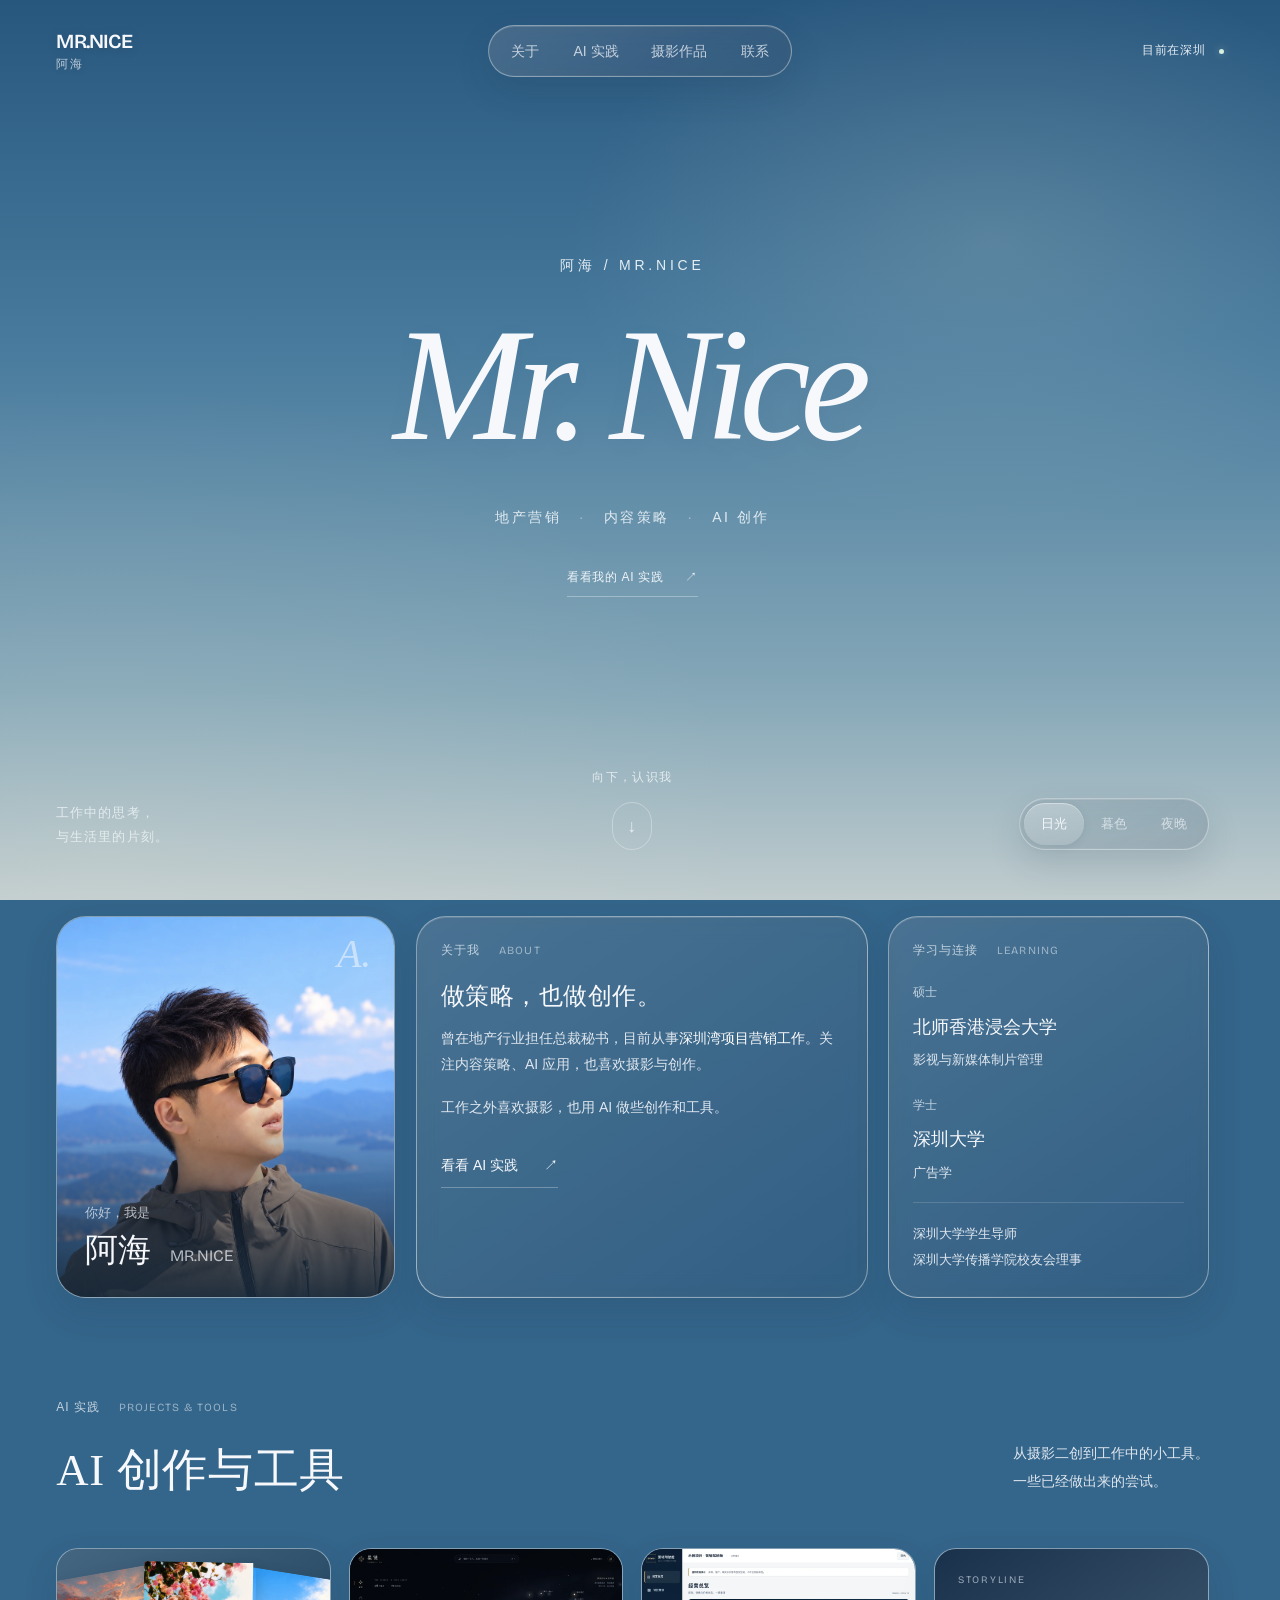
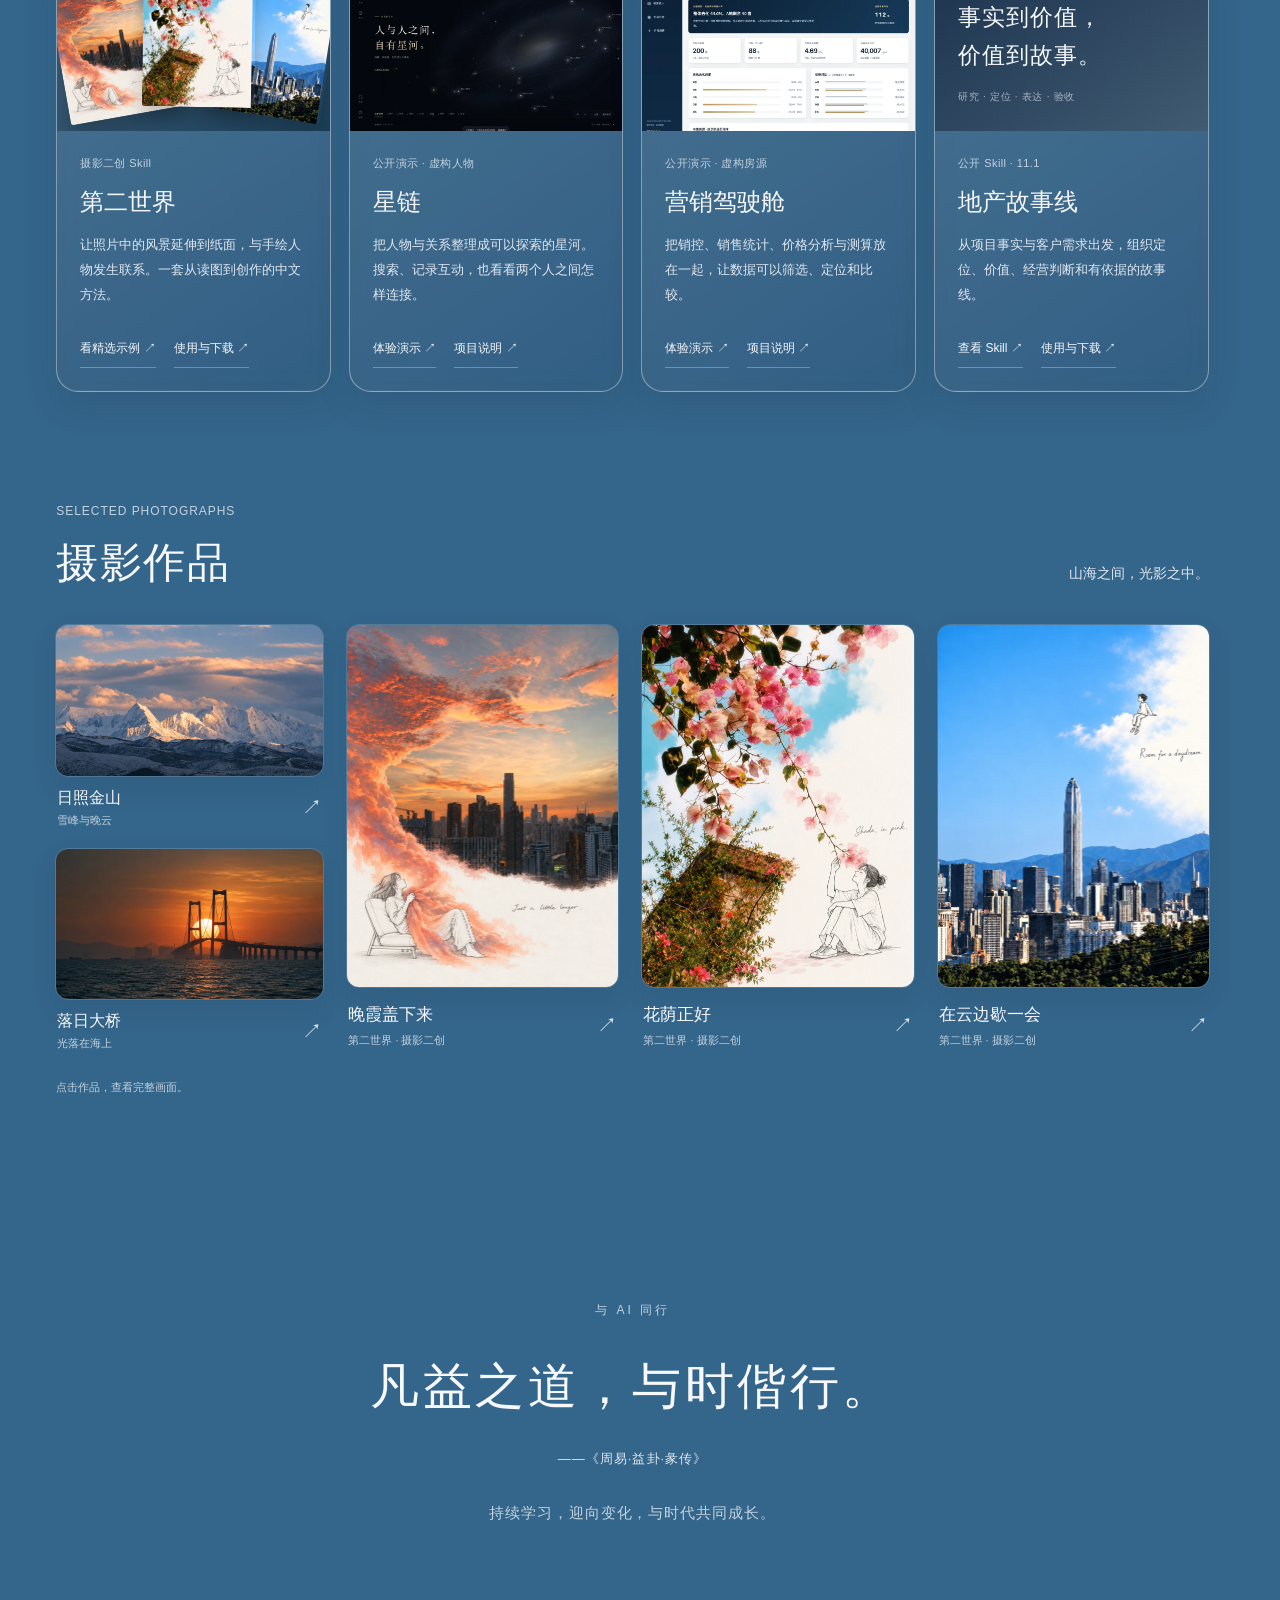
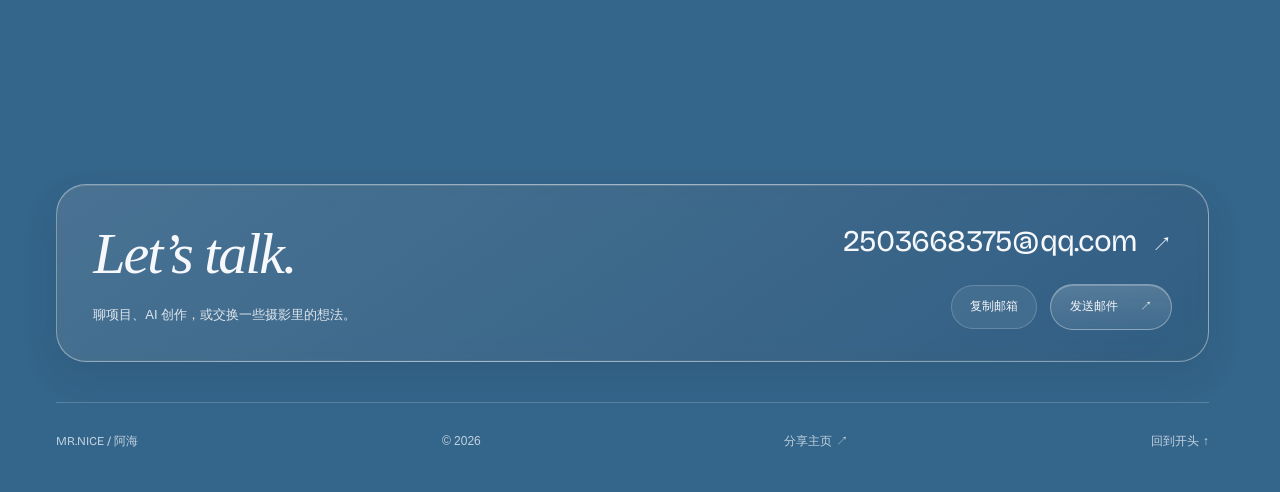
==== commit 5ab3a76b: "Add personal website sharing page and QR poster" ====
--- a/index.html
+++ b/index.html
@@ -9,7 +9,7 @@
 </script>
 <meta name="robots" content="noindex"><meta name="theme-color" content="#34658a">
 <meta name="description" content="阿海 / MR.NICE。曾在地产行业担任总裁秘书，目前从事深圳湾项目营销工作。AI 实践与摄影作品。">
-<title>阿海 / MR.NICE — AI 实践与摄影作品</title><meta property="og:title" content="阿海 / MR.NICE"><meta property="og:description" content="地产营销、AI 应用与创作。这里放一些作品和正在做的小项目。"><meta property="og:type" content="website">
+<title>阿海 / MR.NICE — AI 实践与摄影作品</title><meta property="og:title" content="阿海 / MR.NICE"><meta property="og:description" content="地产营销、AI 应用与创作。这里放一些作品和正在做的小项目。"><meta property="og:type" content="website"><meta property="og:url" content="https://lauhs.cn/"><meta property="og:image" content="https://lauhs.cn/share/social-preview.png"><meta property="og:image:width" content="1200"><meta property="og:image:height" content="630"><meta property="og:image:alt" content="阿海 / MR.NICE 与第二世界摄影作品"><meta name="twitter:card" content="summary_large_image"><meta name="twitter:image" content="https://lauhs.cn/share/social-preview.png"><link rel="canonical" href="https://lauhs.cn/">
 <link rel="preload" href="assets/bricolage.ttf" as="font" type="font/ttf" crossorigin>
 <link rel="preload" href="assets/mountain-avatar.webp" as="image">
 <link rel="icon" href="data:image/svg+xml,%3Csvg xmlns='http://www.w3.org/2000/svg' viewBox='0 0 64 64'%3E%3Crect width='64' height='64' rx='20' fill='%23466987'/%3E%3Ctext x='32' y='44' fill='white' font-family='Georgia' font-style='italic' text-anchor='middle' font-size='40'%3EM%3C/text%3E%3C/svg%3E">
@@ -41,7 +41,7 @@
 <button class="photograph" id="photo-cloud" data-photo="4" aria-label="查看在云边歇一会完整作品"><span class="photograph-frame"><img src="assets/second-world/01-full.webp" alt="在云边歇一会：蓝天与城市建筑之间，手绘人物坐在云边" width="1086" height="1448" loading="lazy"></span><span class="photograph-caption"><span><strong>在云边歇一会</strong><small>第二世界 · 摄影二创</small></span><span aria-hidden="true">↗</span></span></button>
 </div></div></div><p class="photo-credit">点击作品，查看完整画面。</p></section>
 
-<section class="contact contact-ending section" id="contact" aria-label="联系与 AI 态度"><div class="ending-thought" id="ai-attitude"><p class="eyebrow">与 AI 同行</p><blockquote>凡益之道，<span>与时偕行。</span></blockquote><cite>——《周易·益卦·彖传》</cite><p class="ending-line">持续学习，迎向变化，<span>与时代共同成长。</span></p></div><div class="contact-rail glass"><div class="contact-rail-intro"><h2 id="contact-title">Let’s talk.</h2><p>聊项目、AI 创作，或交换一些摄影里的想法。</p></div><div class="contact-rail-actions"><a href="mailto:2503668375@qq.com" class="email-link">2503668375@qq.com <span>↗</span></a><div><button id="copy-email">复制邮箱</button><a class="pill" href="mailto:2503668375@qq.com?subject=%E5%90%88%E4%BD%9C%E4%B8%8E%E4%BA%A4%E6%B5%81">发送邮件 <span>↗</span></a></div></div></div></section></main><footer><a href="#top">MR.NICE / 阿海</a><span>© 2026</span><a href="#top">回到开头 ↑</a></footer>
+<section class="contact contact-ending section" id="contact" aria-label="联系与 AI 态度"><div class="ending-thought" id="ai-attitude"><p class="eyebrow">与 AI 同行</p><blockquote>凡益之道，<span>与时偕行。</span></blockquote><cite>——《周易·益卦·彖传》</cite><p class="ending-line">持续学习，迎向变化，<span>与时代共同成长。</span></p></div><div class="contact-rail glass"><div class="contact-rail-intro"><h2 id="contact-title">Let’s talk.</h2><p>聊项目、AI 创作，或交换一些摄影里的想法。</p></div><div class="contact-rail-actions"><a href="mailto:2503668375@qq.com" class="email-link">2503668375@qq.com <span>↗</span></a><div><button id="copy-email">复制邮箱</button><a class="pill" href="mailto:2503668375@qq.com?subject=%E5%90%88%E4%BD%9C%E4%B8%8E%E4%BA%A4%E6%B5%81">发送邮件 <span>↗</span></a></div></div></div></section></main><footer><a href="#top">MR.NICE / 阿海</a><span>© 2026</span><a href="share/">分享主页 ↗</a><a href="#top">回到开头 ↑</a></footer>
 <dialog id="photo-dialog" aria-label="查看作品大图"><div class="dialog-toolbar"><span class="dialog-count">01 / 05</span><button class="dialog-close glass-control" aria-label="关闭图片">关闭 ×</button></div><button class="photo-prev glass-control" aria-label="上一张照片">←</button><figure><img id="dialog-image" alt=""><figcaption id="dialog-caption"></figcaption></figure><button class="photo-next glass-control" aria-label="下一张照片">→</button></dialog>
 
 <dialog id="project-dialog" aria-labelledby="project-dialog-title"><div class="project-dialog-head"><div><p class="eyebrow">PROJECT NOTES</p><h2 id="project-dialog-title"></h2></div><button class="project-dialog-close glass-control" aria-label="关闭项目说明">关闭 ×</button></div><div id="project-dialog-body"></div></dialog>
